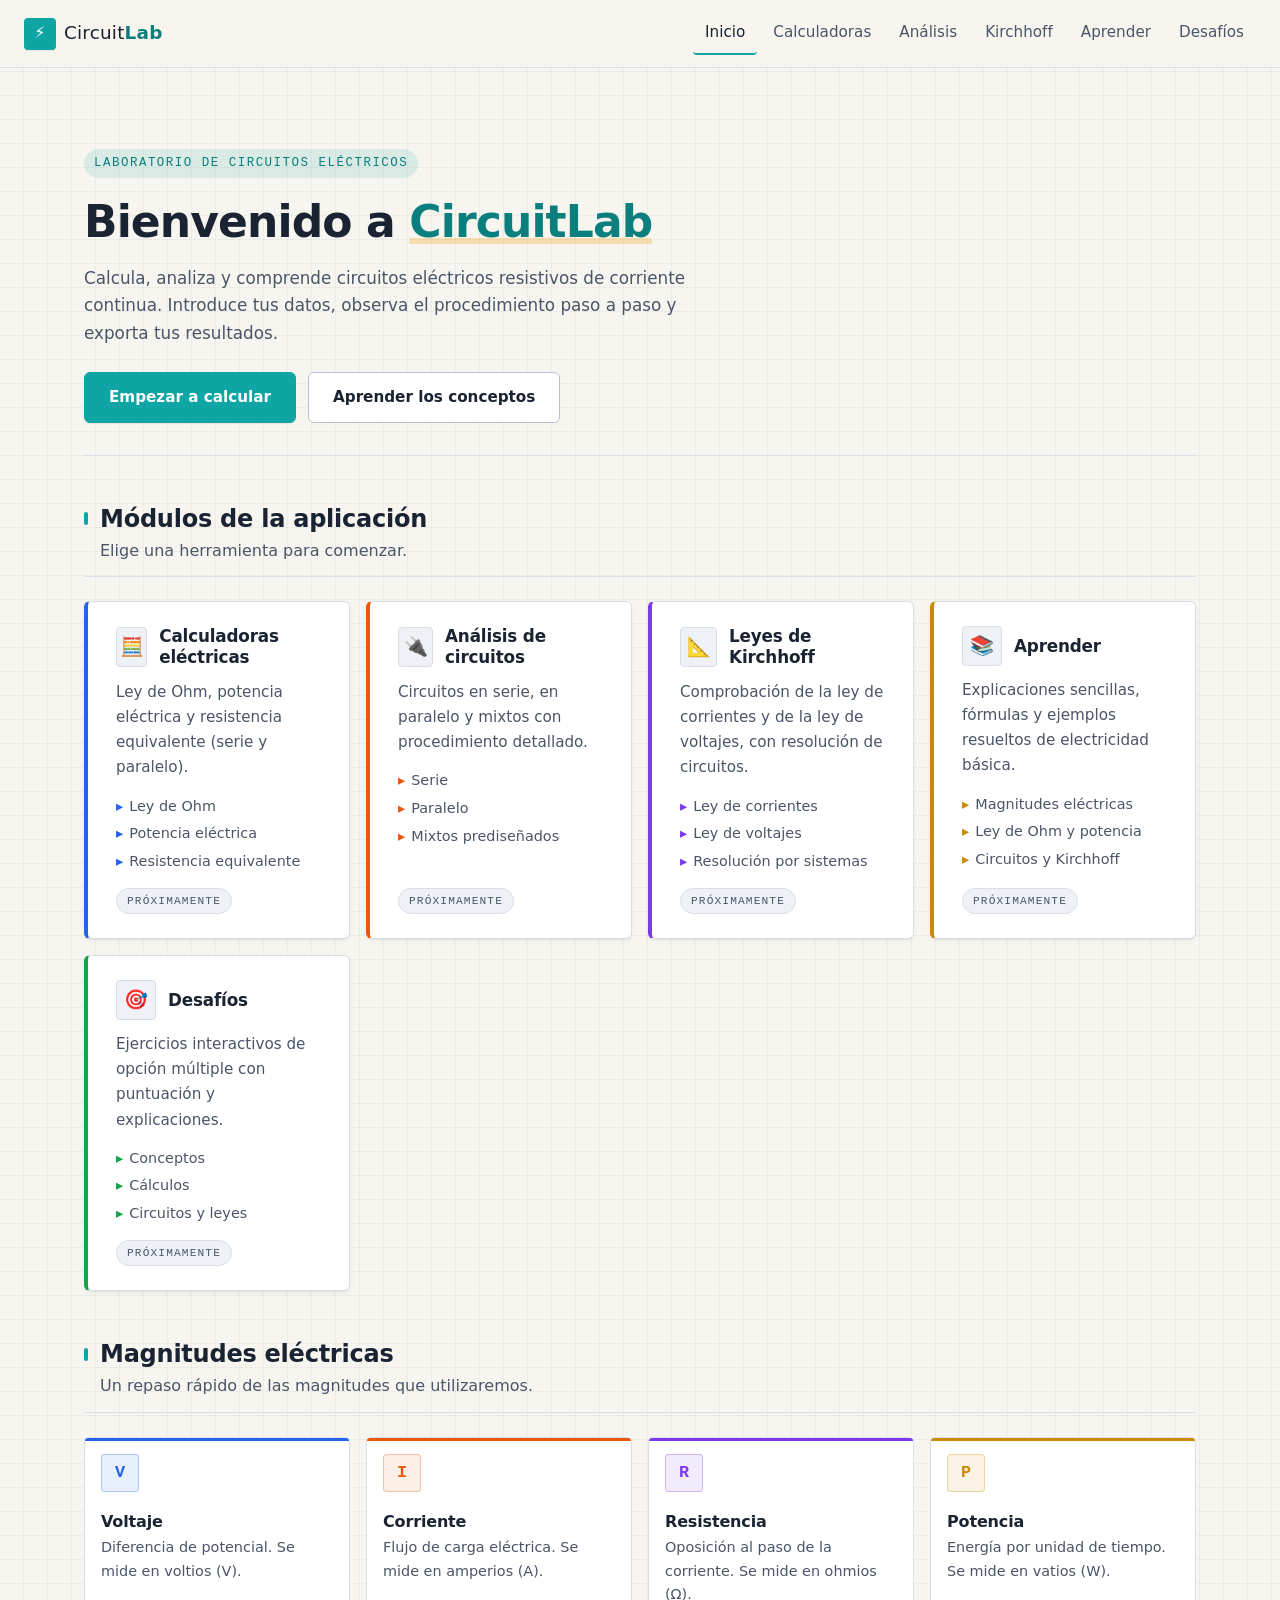
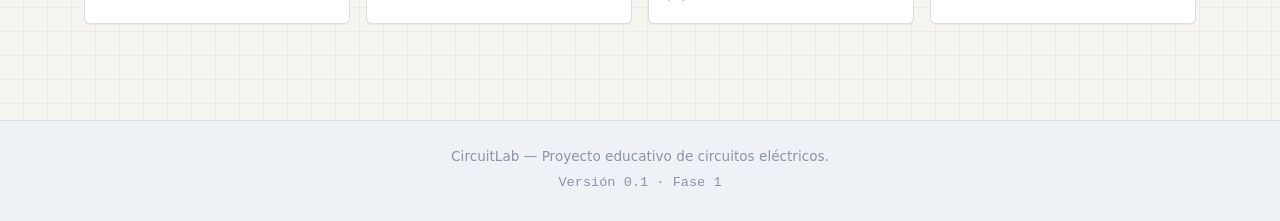
==== index.html @ b67be433 "Estructura Inicial" ====
<!DOCTYPE html>
<html lang="es">
<head>
  <meta charset="UTF-8" />
  <meta name="viewport" content="width=device-width, initial-scale=1.0" />
  <title>CircuitLab — Laboratorio de circuitos eléctricos</title>
  <meta name="description" content="Aplicación web educativa para calcular y analizar circuitos eléctricos mediante la Ley de Ohm y las leyes de Kirchhoff." />
  <link rel="stylesheet" href="css/styles.css" />
</head>
<body>

  <!-- ===== Cabecera / Navegación ===== -->
  <header class="app-header">
    <div class="app-header__brand">
      <span class="logo-mark" aria-hidden="true">⚡</span>
      <span class="logo-text">Circuit<strong>Lab</strong></span>
    </div>

    <button class="nav-toggle" id="navToggle" aria-label="Abrir menú de navegación" aria-expanded="false">
      <span></span><span></span><span></span>
    </button>

    <nav class="app-nav" id="appNav" aria-label="Navegación principal">
      <ul>
        <li><a href="#inicio" class="is-active">Inicio</a></li>
        <li><a href="#calculadoras">Calculadoras</a></li>
        <li><a href="#analisis">Análisis</a></li>
        <li><a href="#kirchhoff">Kirchhoff</a></li>
        <li><a href="#aprender">Aprender</a></li>
        <li><a href="#desafios">Desafíos</a></li>
      </ul>
    </nav>
  </header>

  <!-- ===== Contenido principal ===== -->
  <main class="app-main">

    <!-- Sección: Inicio -->
    <section id="inicio" class="section section--hero">
      <p class="hero__eyebrow">Laboratorio de circuitos eléctricos</p>
      <h1 class="hero__title">Bienvenido a <span class="accent">CircuitLab</span></h1>
      <p class="hero__subtitle">
        Calcula, analiza y comprende circuitos eléctricos resistivos de corriente continua.
        Introduce tus datos, observa el procedimiento paso a paso y exporta tus resultados.
      </p>

      <div class="hero__actions">
        <a href="#calculadoras" class="btn btn--primary">Empezar a calcular</a>
        <a href="#aprender" class="btn btn--ghost">Aprender los conceptos</a>
      </div>
    </section>

    <!-- Sección: Accesos rápidos a módulos -->
    <section class="section">
      <header class="section__header">
        <h2 class="section__title">Módulos de la aplicación</h2>
        <p class="section__lead">Elige una herramienta para comenzar.</p>
      </header>

      <div class="card-grid">

        <article class="card card--voltage" id="calculadoras">
          <header class="card__header">
            <span class="card__icon" aria-hidden="true">🧮</span>
            <h3 class="card__title">Calculadoras eléctricas</h3>
          </header>
          <p class="card__desc">
            Ley de Ohm, potencia eléctrica y resistencia equivalente (serie y paralelo).
          </p>
          <ul class="card__list">
            <li>Ley de Ohm</li>
            <li>Potencia eléctrica</li>
            <li>Resistencia equivalente</li>
          </ul>
          <span class="card__badge">Próximamente</span>
        </article>

        <article class="card card--current" id="analisis">
          <header class="card__header">
            <span class="card__icon" aria-hidden="true">🔌</span>
            <h3 class="card__title">Análisis de circuitos</h3>
          </header>
          <p class="card__desc">
            Circuitos en serie, en paralelo y mixtos con procedimiento detallado.
          </p>
          <ul class="card__list">
            <li>Serie</li>
            <li>Paralelo</li>
            <li>Mixtos prediseñados</li>
          </ul>
          <span class="card__badge">Próximamente</span>
        </article>

        <article class="card card--resistance" id="kirchhoff">
          <header class="card__header">
            <span class="card__icon" aria-hidden="true">📐</span>
            <h3 class="card__title">Leyes de Kirchhoff</h3>
          </header>
          <p class="card__desc">
            Comprobación de la ley de corrientes y de la ley de voltajes, con resolución de circuitos.
          </p>
          <ul class="card__list">
            <li>Ley de corrientes</li>
            <li>Ley de voltajes</li>
            <li>Resolución por sistemas</li>
          </ul>
          <span class="card__badge">Próximamente</span>
        </article>

        <article class="card card--power" id="aprender">
          <header class="card__header">
            <span class="card__icon" aria-hidden="true">📚</span>
            <h3 class="card__title">Aprender</h3>
          </header>
          <p class="card__desc">
            Explicaciones sencillas, fórmulas y ejemplos resueltos de electricidad básica.
          </p>
          <ul class="card__list">
            <li>Magnitudes eléctricas</li>
            <li>Ley de Ohm y potencia</li>
            <li>Circuitos y Kirchhoff</li>
          </ul>
          <span class="card__badge">Próximamente</span>
        </article>

        <article class="card card--success" id="desafios">
          <header class="card__header">
            <span class="card__icon" aria-hidden="true">🎯</span>
            <h3 class="card__title">Desafíos</h3>
          </header>
          <p class="card__desc">
            Ejercicios interactivos de opción múltiple con puntuación y explicaciones.
          </p>
          <ul class="card__list">
            <li>Conceptos</li>
            <li>Cálculos</li>
            <li>Circuitos y leyes</li>
          </ul>
          <span class="card__badge">Próximamente</span>
        </article>

      </div>
    </section>

    <!-- Sección: Magnitudes eléctricas -->
    <section class="section">
      <header class="section__header">
        <h2 class="section__title">Magnitudes eléctricas</h2>
        <p class="section__lead">Un repaso rápido de las magnitudes que utilizaremos.</p>
      </header>

      <div class="magnitude-grid">
        <div class="magnitude magnitude--voltage">
          <span class="magnitude__symbol" aria-hidden="true">V</span>
          <h4 class="magnitude__title">Voltaje</h4>
          <p class="magnitude__desc">Diferencia de potencial. Se mide en voltios (V).</p>
        </div>
        <div class="magnitude magnitude--current">
          <span class="magnitude__symbol" aria-hidden="true">I</span>
          <h4 class="magnitude__title">Corriente</h4>
          <p class="magnitude__desc">Flujo de carga eléctrica. Se mide en amperios (A).</p>
        </div>
        <div class="magnitude magnitude--resistance">
          <span class="magnitude__symbol" aria-hidden="true">R</span>
          <h4 class="magnitude__title">Resistencia</h4>
          <p class="magnitude__desc">Oposición al paso de la corriente. Se mide en ohmios (Ω).</p>
        </div>
        <div class="magnitude magnitude--power">
          <span class="magnitude__symbol" aria-hidden="true">P</span>
          <h4 class="magnitude__title">Potencia</h4>
          <p class="magnitude__desc">Energía por unidad de tiempo. Se mide en vatios (W).</p>
        </div>
      </div>
    </section>

  </main>

  <!-- ===== Pie de página ===== -->
  <footer class="app-footer">
    <p>CircuitLab — Proyecto educativo de circuitos eléctricos.</p>
    <p class="app-footer__version">Versión 0.1 · Fase 1</p>
  </footer>

  <script src="js/main.js"></script>
</body>
</html>
---- css/styles.css ----
/* =========================================================
   CircuitLab — Estilos globales
   Fase 1: identidad visual "Laboratorio claro"
   Paleta clara tipo cuaderno técnico moderno
   ========================================================= */

/* ---------- Variables de diseño ---------- */
:root {
  /* Fondos */
  --bg-page:       #f7f5ef;   /* blanco cálido tipo papel */
  --bg-surface:    #ffffff;   /* tarjetas */
  --bg-alt:        #eef2f7;   /* bandas y secciones alternas */
  --bg-grid:       rgba(26, 35, 50, .045);  /* cuadrícula sutil */

  /* Texto */
  --text-strong:   #1a2332;
  --text:          #2f3a4d;
  --text-soft:     #4a5568;
  --text-muted:    #8a94a6;

  /* Bordes */
  --border:        #d9dee7;
  --border-strong: #b8c2d1;

  /* Acentos semánticos (magnitudes) */
  --c-voltage:     #2563eb;   /* azul eléctrico */
  --c-current:     #ea580c;   /* naranja quemado */
  --c-resistance:  #7c3aed;   /* violeta */
  --c-power:       #ca8a04;   /* mostaza / ámbar oscuro */
  --c-success:     #16a34a;   /* verde bosque */
  --c-warning:     #d97706;   /* ámbar */
  --c-error:       #dc2626;   /* rojo */

  /* Marca CircuitLab */
  --brand:         #0ea5a4;   /* turquesa */
  --brand-strong:  #0b7f7e;   /* turquesa oscuro para hover */
  --brand-soft:    rgba(14, 165, 164, .12);
  --accent-2:      #f59e0b;   /* ámbar cálido */

  /* Sombras tipo "papel" */
  --shadow-xs: 0 1px 0 rgba(26, 35, 50, .06);
  --shadow-sm: 0 1px 0 rgba(26, 35, 50, .06), 0 2px 6px rgba(26, 35, 50, .04);
  --shadow-md: 0 2px 0 rgba(26, 35, 50, .08);

  /* Radios y espaciado */
  --radius-sm: 4px;
  --radius-md: 6px;
  --radius-lg: 8px;
  --space-1: .25rem;
  --space-2: .5rem;
  --space-3: .75rem;
  --space-4: 1rem;
  --space-5: 1.5rem;
  --space-6: 2rem;
  --space-7: 3rem;

  /* Tipografía */
  --font-base: "Inter", "Source Sans 3", system-ui, -apple-system, "Segoe UI", Roboto, sans-serif;
  --font-mono: "JetBrains Mono", "Fira Code", Consolas, "SF Mono", Menlo, monospace;

  /* Layout */
  --max-width: 1160px;
  --header-height: 64px;
}

/* ---------- Reset básico ---------- */
*,
*::before,
*::after { box-sizing: border-box; }

html { scroll-behavior: smooth; }
html, body { margin: 0; padding: 0; }

body {
  color: var(--text);
  font-family: var(--font-base);
  font-size: 16px;
  line-height: 1.65;
  -webkit-font-smoothing: antialiased;

  /* Cuadrícula técnica sutil de fondo */
  background-color: var(--bg-page);
  background-image:
    linear-gradient(var(--bg-grid) 1px, transparent 1px),
    linear-gradient(90deg, var(--bg-grid) 1px, transparent 1px);
  background-size: 24px 24px, 24px 24px;
  background-position: -1px -1px, -1px -1px;
}

a {
  color: var(--brand-strong);
  text-decoration: none;
  border-bottom: 1px solid transparent;
  transition: border-color .15s, color .15s;
}
a:hover {
  color: var(--brand);
  border-bottom-color: currentColor;
}

h1, h2, h3, h4 {
  color: var(--text-strong);
  margin: 0 0 var(--space-3);
  line-height: 1.25;
  letter-spacing: -0.01em;
}

p { margin: 0 0 var(--space-3); }

ul { margin: 0; padding-left: 1.1rem; }

img, svg { max-width: 100%; display: block; }

::selection {
  background: var(--brand-soft);
  color: var(--text-strong);
}

/* ---------- Cabecera ---------- */
.app-header {
  position: sticky;
  top: 0;
  z-index: 50;
  display: flex;
  align-items: center;
  justify-content: space-between;
  gap: var(--space-4);
  padding: var(--space-3) var(--space-5);
  background: rgba(247, 245, 239, .88);
  backdrop-filter: saturate(140%) blur(8px);
  border-bottom: 1px solid var(--border);
  min-height: var(--header-height);
}

.app-header__brand {
  display: flex;
  align-items: center;
  gap: var(--space-2);
  font-size: 1.15rem;
  letter-spacing: .2px;
  color: var(--text-strong);
}

.logo-mark {
  display: inline-flex;
  align-items: center;
  justify-content: center;
  width: 32px;
  height: 32px;
  border-radius: var(--radius-sm);
  background: var(--brand);
  color: #ffffff;
  font-size: 1rem;
  box-shadow: var(--shadow-xs);
}

.logo-text { color: var(--text-strong); font-weight: 500; }
.logo-text strong { color: var(--brand-strong); font-weight: 700; }

/* ---------- Navegación ---------- */
.app-nav ul {
  display: flex;
  gap: var(--space-1);
  list-style: none;
  padding: 0;
  margin: 0;
}

.app-nav a {
  display: inline-block;
  padding: var(--space-2) var(--space-3);
  border-radius: var(--radius-sm);
  color: var(--text-soft);
  font-size: .95rem;
  border-bottom: 2px solid transparent;
  transition: color .15s, border-color .15s, background-color .15s;
}
.app-nav a:hover {
  color: var(--text-strong);
  background: var(--bg-alt);
  border-bottom-color: transparent;
}
.app-nav a.is-active {
  color: var(--text-strong);
  border-bottom-color: var(--brand);
  background: transparent;
}

/* Botón hamburguesa (móvil) */
.nav-toggle {
  display: none;
  flex-direction: column;
  justify-content: center;
  gap: 4px;
  width: 40px;
  height: 40px;
  padding: 0;
  background: var(--bg-surface);
  border: 1px solid var(--border);
  border-radius: var(--radius-sm);
  cursor: pointer;
}
.nav-toggle span {
  display: block;
  width: 20px;
  height: 2px;
  margin: 0 auto;
  background: var(--text-strong);
}

/* ---------- Contenido principal ---------- */
.app-main {
  max-width: var(--max-width);
  margin: 0 auto;
  padding: var(--space-6) var(--space-5) var(--space-7);
}

.section { margin-bottom: var(--space-7); }

.section__header {
  margin-bottom: var(--space-5);
  padding-bottom: var(--space-3);
  border-bottom: 1px solid var(--border);
}

.section__title {
  font-size: 1.5rem;
  margin-bottom: var(--space-1);
  position: relative;
  padding-left: var(--space-4);
}
.section__title::before {
  content: "";
  position: absolute;
  left: 0;
  top: .35em;
  bottom: .35em;
  width: 4px;
  background: var(--brand);
  border-radius: 2px;
}

.section__lead {
  color: var(--text-soft);
  margin: 0;
  padding-left: var(--space-4);
}

/* ---------- Hero ---------- */
.section--hero {
  padding: var(--space-7) 0 var(--space-6);
  border-bottom: 1px solid var(--border);
}

.hero__eyebrow {
  display: inline-block;
  font-family: var(--font-mono);
  font-size: .78rem;
  letter-spacing: .12em;
  text-transform: uppercase;
  color: var(--brand-strong);
  background: var(--brand-soft);
  padding: 4px 10px;
  border-radius: 999px;
  margin-bottom: var(--space-4);
}

.hero__title {
  font-size: clamp(1.9rem, 4.2vw, 2.75rem);
  margin-bottom: var(--space-4);
  letter-spacing: -0.02em;
}

.hero__title .accent {
  color: var(--brand-strong);
  position: relative;
}
.hero__title .accent::after {
  content: "";
  position: absolute;
  left: 0;
  right: 0;
  bottom: .05em;
  height: 6px;
  background: var(--accent-2);
  opacity: .28;
  z-index: -1;
  border-radius: 2px;
}

.hero__subtitle {
  max-width: 62ch;
  color: var(--text-soft);
  font-size: 1.05rem;
  margin-bottom: var(--space-5);
}

.hero__actions {
  display: flex;
  flex-wrap: wrap;
  gap: var(--space-3);
}

/* ---------- Botones ---------- */
.btn {
  display: inline-flex;
  align-items: center;
  gap: var(--space-2);
  padding: var(--space-3) var(--space-5);
  border-radius: var(--radius-md);
  font-size: .95rem;
  font-weight: 600;
  font-family: inherit;
  border: 1px solid transparent;
  cursor: pointer;
  transition: transform .08s, background-color .15s, border-color .15s, color .15s;
  text-decoration: none;
}
.btn:hover { border-bottom-color: transparent; }
.btn:active { transform: translateY(1px); }

.btn--primary {
  background: var(--brand);
  color: #ffffff;
  border-color: var(--brand);
  box-shadow: var(--shadow-xs);
}
.btn--primary:hover {
  background: var(--brand-strong);
  border-color: var(--brand-strong);
  color: #ffffff;
}

.btn--ghost {
  background: var(--bg-surface);
  color: var(--text-strong);
  border-color: var(--border-strong);
}
.btn--ghost:hover {
  background: var(--bg-alt);
  color: var(--text-strong);
}

/* ---------- Tarjetas de módulos ---------- */
.card-grid {
  display: grid;
  grid-template-columns: repeat(auto-fit, minmax(260px, 1fr));
  gap: var(--space-4);
}

.card {
  --card-accent: var(--brand);

  position: relative;
  display: flex;
  flex-direction: column;
  gap: var(--space-3);
  padding: var(--space-5) var(--space-5) var(--space-5) calc(var(--space-5) + 4px);
  background: var(--bg-surface);
  border: 1px solid var(--border);
  border-left: 4px solid var(--card-accent);
  border-radius: var(--radius-md);
  box-shadow: var(--shadow-sm);
  transition: transform .12s ease, box-shadow .12s ease, border-color .12s ease;
}
.card:hover {
  transform: translateY(-2px);
  box-shadow: var(--shadow-md);
}

/* Variantes por magnitud (color del borde izquierdo) */
.card--voltage    { --card-accent: var(--c-voltage); }
.card--current    { --card-accent: var(--c-current); }
.card--resistance { --card-accent: var(--c-resistance); }
.card--power      { --card-accent: var(--c-power); }
.card--success    { --card-accent: var(--c-success); }

.card__header {
  display: flex;
  align-items: center;
  gap: var(--space-3);
}

.card__icon {
  display: inline-flex;
  align-items: center;
  justify-content: center;
  width: 40px;
  height: 40px;
  border-radius: var(--radius-sm);
  background: var(--bg-alt);
  color: var(--card-accent);
  font-size: 1.2rem;
  border: 1px solid var(--border);
}

.card__title {
  font-size: 1.05rem;
  margin: 0;
}

.card__desc {
  color: var(--text-soft);
  font-size: .95rem;
  margin: 0;
}

.card__list {
  list-style: none;
  padding: 0;
  margin: 0;
  color: var(--text-soft);
  font-size: .9rem;
}
.card__list li {
  padding: 2px 0;
}
.card__list li::before {
  content: "▸";
  color: var(--card-accent);
  margin-right: 6px;
  font-weight: 700;
}

.card__badge {
  align-self: flex-start;
  margin-top: auto;
  padding: 3px 10px;
  font-family: var(--font-mono);
  font-size: .7rem;
  text-transform: uppercase;
  letter-spacing: .1em;
  border-radius: 999px;
  background: var(--bg-alt);
  color: var(--text-soft);
  border: 1px solid var(--border);
}

/* ---------- Magnitudes ---------- */
.magnitude-grid {
  display: grid;
  grid-template-columns: repeat(auto-fit, minmax(200px, 1fr));
  gap: var(--space-4);
}

.magnitude {
  --mag-color: var(--brand);

  padding: var(--space-4);
  background: var(--bg-surface);
  border: 1px solid var(--border);
  border-radius: var(--radius-md);
  box-shadow: var(--shadow-xs);
  position: relative;
}
.magnitude::before {
  content: "";
  position: absolute;
  top: 0;
  left: 0;
  right: 0;
  height: 3px;
  background: var(--mag-color);
  border-radius: var(--radius-md) var(--radius-md) 0 0;
}

.magnitude--voltage    { --mag-color: var(--c-voltage); }
.magnitude--current    { --mag-color: var(--c-current); }
.magnitude--resistance { --mag-color: var(--c-resistance); }
.magnitude--power      { --mag-color: var(--c-power); }

.magnitude__symbol {
  display: inline-flex;
  align-items: center;
  justify-content: center;
  width: 38px;
  height: 38px;
  border-radius: var(--radius-sm);
  font-family: var(--font-mono);
  font-weight: 700;
  font-size: 1.05rem;
  color: var(--mag-color);
  background: color-mix(in srgb, var(--mag-color) 10%, transparent);
  border: 1px solid color-mix(in srgb, var(--mag-color) 30%, transparent);
  margin-bottom: var(--space-3);
}

.magnitude__title {
  margin: var(--space-2) 0 var(--space-1);
  font-size: 1rem;
}

.magnitude__desc {
  color: var(--text-soft);
  font-size: .9rem;
  margin: 0;
}

/* ---------- Pie ---------- */
.app-footer {
  border-top: 1px solid var(--border);
  background: var(--bg-alt);
  padding: var(--space-5);
  text-align: center;
  color: var(--text-muted);
  font-size: .85rem;
}
.app-footer p { margin: 0 0 var(--space-1); }
.app-footer__version {
  font-family: var(--font-mono);
  color: var(--text-muted);
}

/* ---------- Responsive ---------- */
@media (max-width: 720px) {
  .nav-toggle { display: flex; }

  .app-nav {
    position: absolute;
    top: var(--header-height);
    left: 0;
    right: 0;
    background: var(--bg-surface);
    border-bottom: 1px solid var(--border);
    max-height: 0;
    overflow: hidden;
    transition: max-height .25s ease;
    box-shadow: 0 8px 16px rgba(26, 35, 50, .06);
  }
  .app-nav.is-open { max-height: 340px; }

  .app-nav ul {
    flex-direction: column;
    gap: 0;
    padding: var(--space-2);
  }
  .app-nav a {
    display: block;
    padding: var(--space-3);
    border-bottom: none;
    border-left: 2px solid transparent;
  }
  .app-nav a.is-active {
    border-left-color: var(--brand);
    background: var(--bg-alt);
  }

  .app-main { padding: var(--space-5) var(--space-4) var(--space-6); }

  .section__title { font-size: 1.3rem; }

  .hero__actions { flex-direction: column; align-items: stretch; }
  .btn { justify-content: center; }
}

/* ---------- Accesibilidad ---------- */
@media (prefers-reduced-motion: reduce) {
  *, *::before, *::after {
    animation-duration: .01ms !important;
    transition-duration: .01ms !important;
    scroll-behavior: auto !important;
  }
}

/* Foco visible para navegación por teclado */
:focus-visible {
  outline: 2px solid var(--brand);
  outline-offset: 2px;
  border-radius: var(--radius-sm);
}
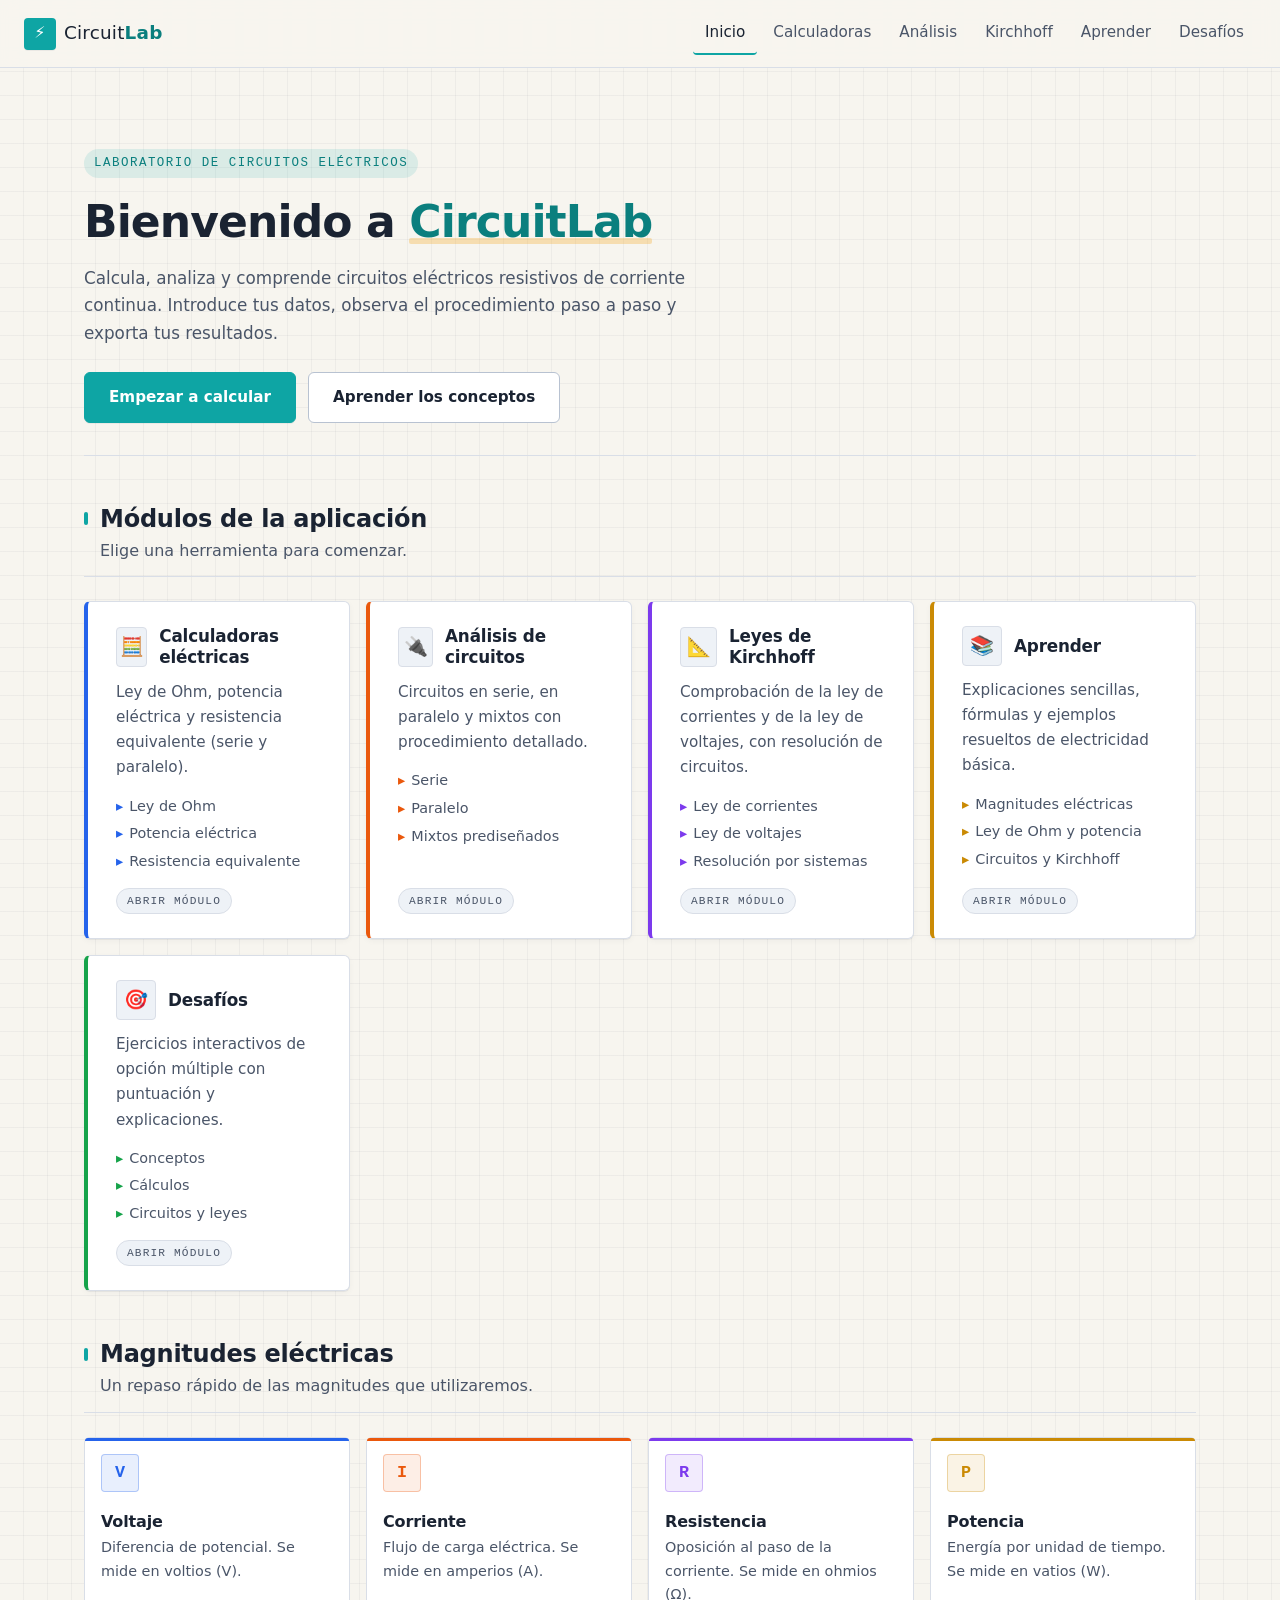
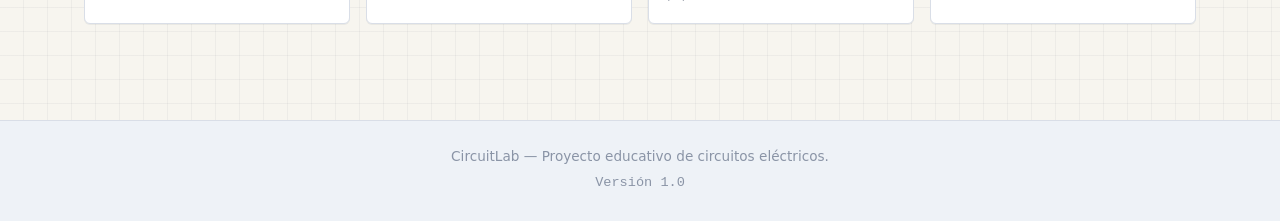
==== commit ced30c21: "Version 1.0 - Se Agregaron los .html y los .js necesarios para que el proyecto sea funcional, aún se" ====
--- a/index.html
+++ b/index.html
@@ -9,11 +9,12 @@
 </head>
 <body>
 
-  <!-- ===== Cabecera / Navegación ===== -->
   <header class="app-header">
     <div class="app-header__brand">
-      <span class="logo-mark" aria-hidden="true">⚡</span>
-      <span class="logo-text">Circuit<strong>Lab</strong></span>
+      <a class="brand-link" href="index.html">
+        <span class="logo-mark" aria-hidden="true">⚡</span>
+        <span class="logo-text">Circuit<strong>Lab</strong></span>
+      </a>
     </div>
 
     <button class="nav-toggle" id="navToggle" aria-label="Abrir menú de navegación" aria-expanded="false">
@@ -22,20 +23,18 @@
 
     <nav class="app-nav" id="appNav" aria-label="Navegación principal">
       <ul>
-        <li><a href="#inicio" class="is-active">Inicio</a></li>
-        <li><a href="#calculadoras">Calculadoras</a></li>
-        <li><a href="#analisis">Análisis</a></li>
-        <li><a href="#kirchhoff">Kirchhoff</a></li>
-        <li><a href="#aprender">Aprender</a></li>
-        <li><a href="#desafios">Desafíos</a></li>
+        <li><a href="index.html" data-page="inicio">Inicio</a></li>
+        <li><a href="pages/calculadoras.html" data-page="calculadoras">Calculadoras</a></li>
+        <li><a href="pages/analisis.html" data-page="analisis">Análisis</a></li>
+        <li><a href="pages/kirchhoff.html" data-page="kirchhoff">Kirchhoff</a></li>
+        <li><a href="pages/aprender.html" data-page="aprender">Aprender</a></li>
+        <li><a href="pages/desafios.html" data-page="desafios">Desafíos</a></li>
       </ul>
     </nav>
   </header>
 
-  <!-- ===== Contenido principal ===== -->
   <main class="app-main">
 
-    <!-- Sección: Inicio -->
     <section id="inicio" class="section section--hero">
       <p class="hero__eyebrow">Laboratorio de circuitos eléctricos</p>
       <h1 class="hero__title">Bienvenido a <span class="accent">CircuitLab</span></h1>
@@ -45,12 +44,11 @@
       </p>
 
       <div class="hero__actions">
-        <a href="#calculadoras" class="btn btn--primary">Empezar a calcular</a>
-        <a href="#aprender" class="btn btn--ghost">Aprender los conceptos</a>
+        <a href="pages/calculadoras.html" class="btn btn--primary">Empezar a calcular</a>
+        <a href="pages/aprender.html" class="btn btn--ghost">Aprender los conceptos</a>
       </div>
     </section>
 
-    <!-- Sección: Accesos rápidos a módulos -->
     <section class="section">
       <header class="section__header">
         <h2 class="section__title">Módulos de la aplicación</h2>
@@ -59,7 +57,7 @@
 
       <div class="card-grid">
 
-        <article class="card card--voltage" id="calculadoras">
+        <a class="card card--voltage" href="pages/calculadoras.html">
           <header class="card__header">
             <span class="card__icon" aria-hidden="true">🧮</span>
             <h3 class="card__title">Calculadoras eléctricas</h3>
@@ -72,10 +70,10 @@
             <li>Potencia eléctrica</li>
             <li>Resistencia equivalente</li>
           </ul>
-          <span class="card__badge">Próximamente</span>
-        </article>
+          <span class="card__badge">Abrir módulo</span>
+        </a>
 
-        <article class="card card--current" id="analisis">
+        <a class="card card--current" href="pages/analisis.html">
           <header class="card__header">
             <span class="card__icon" aria-hidden="true">🔌</span>
             <h3 class="card__title">Análisis de circuitos</h3>
@@ -88,10 +86,10 @@
             <li>Paralelo</li>
             <li>Mixtos prediseñados</li>
           </ul>
-          <span class="card__badge">Próximamente</span>
-        </article>
+          <span class="card__badge">Abrir módulo</span>
+        </a>
 
-        <article class="card card--resistance" id="kirchhoff">
+        <a class="card card--resistance" href="pages/kirchhoff.html">
           <header class="card__header">
             <span class="card__icon" aria-hidden="true">📐</span>
             <h3 class="card__title">Leyes de Kirchhoff</h3>
@@ -104,10 +102,10 @@
             <li>Ley de voltajes</li>
             <li>Resolución por sistemas</li>
           </ul>
-          <span class="card__badge">Próximamente</span>
-        </article>
+          <span class="card__badge">Abrir módulo</span>
+        </a>
 
-        <article class="card card--power" id="aprender">
+        <a class="card card--power" href="pages/aprender.html">
           <header class="card__header">
             <span class="card__icon" aria-hidden="true">📚</span>
             <h3 class="card__title">Aprender</h3>
@@ -120,10 +118,10 @@
             <li>Ley de Ohm y potencia</li>
             <li>Circuitos y Kirchhoff</li>
           </ul>
-          <span class="card__badge">Próximamente</span>
-        </article>
+          <span class="card__badge">Abrir módulo</span>
+        </a>
 
-        <article class="card card--success" id="desafios">
+        <a class="card card--success" href="pages/desafios.html">
           <header class="card__header">
             <span class="card__icon" aria-hidden="true">🎯</span>
             <h3 class="card__title">Desafíos</h3>
@@ -136,13 +134,12 @@
             <li>Cálculos</li>
             <li>Circuitos y leyes</li>
           </ul>
-          <span class="card__badge">Próximamente</span>
-        </article>
+          <span class="card__badge">Abrir módulo</span>
+        </a>
 
       </div>
     </section>
 
-    <!-- Sección: Magnitudes eléctricas -->
     <section class="section">
       <header class="section__header">
         <h2 class="section__title">Magnitudes eléctricas</h2>
@@ -172,15 +169,16 @@
         </div>
       </div>
     </section>
-
   </main>
 
-  <!-- ===== Pie de página ===== -->
   <footer class="app-footer">
     <p>CircuitLab — Proyecto educativo de circuitos eléctricos.</p>
-    <p class="app-footer__version">Versión 0.1 · Fase 1</p>
+    <p class="app-footer__version">Versión 1.0</p>
   </footer>
 
   <script src="js/main.js"></script>
+
+  <script src="js/calculos.js"></script>
+</body>
 </body>
 </html>
--- a/css/styles.css
+++ b/css/styles.css
@@ -1,47 +1,35 @@
-/* =========================================================
-   CircuitLab — Estilos globales
-   Fase 1: identidad visual "Laboratorio claro"
-   Paleta clara tipo cuaderno técnico moderno
-   ========================================================= */
-
-/* ---------- Variables de diseño ---------- */
+/* ---------- 01. VARIABLES DE DISEÑO ---------- */
 :root {
   /* Fondos */
-  --bg-page:       #f7f5ef;   /* blanco cálido tipo papel */
-  --bg-surface:    #ffffff;   /* tarjetas */
-  --bg-alt:        #eef2f7;   /* bandas y secciones alternas */
-  --bg-grid:       rgba(26, 35, 50, .045);  /* cuadrícula sutil */
-
+  --bg-page:       #f7f5ef;
+  --bg-surface:    #ffffff;
+  --bg-alt:        #eef2f7;
+  --bg-grid:       rgba(26, 35, 50, .045);
   /* Texto */
   --text-strong:   #1a2332;
   --text:          #2f3a4d;
   --text-soft:     #4a5568;
   --text-muted:    #8a94a6;
-
   /* Bordes */
   --border:        #d9dee7;
   --border-strong: #b8c2d1;
-
   /* Acentos semánticos (magnitudes) */
-  --c-voltage:     #2563eb;   /* azul eléctrico */
-  --c-current:     #ea580c;   /* naranja quemado */
-  --c-resistance:  #7c3aed;   /* violeta */
-  --c-power:       #ca8a04;   /* mostaza / ámbar oscuro */
-  --c-success:     #16a34a;   /* verde bosque */
-  --c-warning:     #d97706;   /* ámbar */
-  --c-error:       #dc2626;   /* rojo */
-
-  /* Marca CircuitLab */
-  --brand:         #0ea5a4;   /* turquesa */
-  --brand-strong:  #0b7f7e;   /* turquesa oscuro para hover */
+  --c-voltage:     #2563eb;
+  --c-current:     #ea580c;
+  --c-resistance:  #7c3aed;
+  --c-power:       #ca8a04;
+  --c-success:     #16a34a;
+  --c-warning:     #d97706;
+  --c-error:       #dc2626;
+  /* Marca */
+  --brand:         #0ea5a4;
+  --brand-strong:  #0b7f7e;
   --brand-soft:    rgba(14, 165, 164, .12);
-  --accent-2:      #f59e0b;   /* ámbar cálido */
-
-  /* Sombras tipo "papel" */
+  --accent-2:      #f59e0b;
+  /* Sombras */
   --shadow-xs: 0 1px 0 rgba(26, 35, 50, .06);
   --shadow-sm: 0 1px 0 rgba(26, 35, 50, .06), 0 2px 6px rgba(26, 35, 50, .04);
   --shadow-md: 0 2px 0 rgba(26, 35, 50, .08);
-
   /* Radios y espaciado */
   --radius-sm: 4px;
   --radius-md: 6px;
@@ -53,32 +41,26 @@
   --space-5: 1.5rem;
   --space-6: 2rem;
   --space-7: 3rem;
-
   /* Tipografía */
   --font-base: "Inter", "Source Sans 3", system-ui, -apple-system, "Segoe UI", Roboto, sans-serif;
   --font-mono: "JetBrains Mono", "Fira Code", Consolas, "SF Mono", Menlo, monospace;
-
   /* Layout */
   --max-width: 1160px;
   --header-height: 64px;
 }
 
-/* ---------- Reset básico ---------- */
+/* ---------- 02. RESET Y ELEMENTOS BASE ---------- */
 *,
 *::before,
 *::after { box-sizing: border-box; }
-
 html { scroll-behavior: smooth; }
 html, body { margin: 0; padding: 0; }
-
 body {
   color: var(--text);
   font-family: var(--font-base);
   font-size: 16px;
   line-height: 1.65;
   -webkit-font-smoothing: antialiased;
-
-  /* Cuadrícula técnica sutil de fondo */
   background-color: var(--bg-page);
   background-image:
     linear-gradient(var(--bg-grid) 1px, transparent 1px),
@@ -93,6 +75,7 @@
   border-bottom: 1px solid transparent;
   transition: border-color .15s, color .15s;
 }
+
 a:hover {
   color: var(--brand);
   border-bottom-color: currentColor;
@@ -106,17 +89,14 @@
 }
 
 p { margin: 0 0 var(--space-3); }
-
 ul { margin: 0; padding-left: 1.1rem; }
-
 img, svg { max-width: 100%; display: block; }
-
 ::selection {
   background: var(--brand-soft);
   color: var(--text-strong);
 }
 
-/* ---------- Cabecera ---------- */
+/* ---------- 03. CABECERA ---------- */
 .app-header {
   position: sticky;
   top: 0;
@@ -157,7 +137,7 @@
 .logo-text { color: var(--text-strong); font-weight: 500; }
 .logo-text strong { color: var(--brand-strong); font-weight: 700; }
 
-/* ---------- Navegación ---------- */
+/* ---------- 03. NAVEGACIÓN ---------- */
 .app-nav ul {
   display: flex;
   gap: var(--space-1);
@@ -175,18 +155,20 @@
   border-bottom: 2px solid transparent;
   transition: color .15s, border-color .15s, background-color .15s;
 }
+
 .app-nav a:hover {
   color: var(--text-strong);
   background: var(--bg-alt);
   border-bottom-color: transparent;
 }
+
 .app-nav a.is-active {
   color: var(--text-strong);
   border-bottom-color: var(--brand);
   background: transparent;
 }
 
-/* Botón hamburguesa (móvil) */
+/* Botón hamburguesa */
 .nav-toggle {
   display: none;
   flex-direction: column;
@@ -200,6 +182,7 @@
   border-radius: var(--radius-sm);
   cursor: pointer;
 }
+
 .nav-toggle span {
   display: block;
   width: 20px;
@@ -208,7 +191,7 @@
   background: var(--text-strong);
 }
 
-/* ---------- Contenido principal ---------- */
+/* ---------- 04. CONTENIDO PRINCIPAL ---------- */
 .app-main {
   max-width: var(--max-width);
   margin: 0 auto;
@@ -216,7 +199,6 @@
 }
 
 .section { margin-bottom: var(--space-7); }
-
 .section__header {
   margin-bottom: var(--space-5);
   padding-bottom: var(--space-3);
@@ -229,6 +211,7 @@
   position: relative;
   padding-left: var(--space-4);
 }
+
 .section__title::before {
   content: "";
   position: absolute;
@@ -246,7 +229,7 @@
   padding-left: var(--space-4);
 }
 
-/* ---------- Hero ---------- */
+/* ---------- 05. HERO / PRESENTACIÓN ---------- */
 .section--hero {
   padding: var(--space-7) 0 var(--space-6);
   border-bottom: 1px solid var(--border);
@@ -275,6 +258,7 @@
   color: var(--brand-strong);
   position: relative;
 }
+
 .hero__title .accent::after {
   content: "";
   position: absolute;
@@ -301,7 +285,7 @@
   gap: var(--space-3);
 }
 
-/* ---------- Botones ---------- */
+/* ---------- 06. BOTONES ---------- */
 .btn {
   display: inline-flex;
   align-items: center;
@@ -316,15 +300,16 @@
   transition: transform .08s, background-color .15s, border-color .15s, color .15s;
   text-decoration: none;
 }
+
 .btn:hover { border-bottom-color: transparent; }
 .btn:active { transform: translateY(1px); }
-
 .btn--primary {
   background: var(--brand);
   color: #ffffff;
   border-color: var(--brand);
   box-shadow: var(--shadow-xs);
 }
+
 .btn--primary:hover {
   background: var(--brand-strong);
   border-color: var(--brand-strong);
@@ -336,12 +321,13 @@
   color: var(--text-strong);
   border-color: var(--border-strong);
 }
+
 .btn--ghost:hover {
   background: var(--bg-alt);
   color: var(--text-strong);
 }
 
-/* ---------- Tarjetas de módulos ---------- */
+/* ---------- 07. TARJETAS DE MÓDULOS ---------- */
 .card-grid {
   display: grid;
   grid-template-columns: repeat(auto-fit, minmax(260px, 1fr));
@@ -350,7 +336,6 @@
 
 .card {
   --card-accent: var(--brand);
-
   position: relative;
   display: flex;
   flex-direction: column;
@@ -363,18 +348,18 @@
   box-shadow: var(--shadow-sm);
   transition: transform .12s ease, box-shadow .12s ease, border-color .12s ease;
 }
+
 .card:hover {
   transform: translateY(-2px);
   box-shadow: var(--shadow-md);
 }
 
-/* Variantes por magnitud (color del borde izquierdo) */
+/* Variantes por magnitud */
 .card--voltage    { --card-accent: var(--c-voltage); }
 .card--current    { --card-accent: var(--c-current); }
 .card--resistance { --card-accent: var(--c-resistance); }
 .card--power      { --card-accent: var(--c-power); }
 .card--success    { --card-accent: var(--c-success); }
-
 .card__header {
   display: flex;
   align-items: center;
@@ -412,9 +397,11 @@
   color: var(--text-soft);
   font-size: .9rem;
 }
+
 .card__list li {
   padding: 2px 0;
 }
+
 .card__list li::before {
   content: "▸";
   color: var(--card-accent);
@@ -436,7 +423,7 @@
   border: 1px solid var(--border);
 }
 
-/* ---------- Magnitudes ---------- */
+/* ---------- 07. MAGNITUDES ---------- */
 .magnitude-grid {
   display: grid;
   grid-template-columns: repeat(auto-fit, minmax(200px, 1fr));
@@ -445,7 +432,6 @@
 
 .magnitude {
   --mag-color: var(--brand);
-
   padding: var(--space-4);
   background: var(--bg-surface);
   border: 1px solid var(--border);
@@ -453,6 +439,7 @@
   box-shadow: var(--shadow-xs);
   position: relative;
 }
+
 .magnitude::before {
   content: "";
   position: absolute;
@@ -468,7 +455,6 @@
 .magnitude--current    { --mag-color: var(--c-current); }
 .magnitude--resistance { --mag-color: var(--c-resistance); }
 .magnitude--power      { --mag-color: var(--c-power); }
-
 .magnitude__symbol {
   display: inline-flex;
   align-items: center;
@@ -496,7 +482,7 @@
   margin: 0;
 }
 
-/* ---------- Pie ---------- */
+/* ---------- 03. PIE DE PÁGINA ---------- */
 .app-footer {
   border-top: 1px solid var(--border);
   background: var(--bg-alt);
@@ -505,6 +491,7 @@
   color: var(--text-muted);
   font-size: .85rem;
 }
+
 .app-footer p { margin: 0 0 var(--space-1); }
 .app-footer__version {
   font-family: var(--font-mono);
@@ -514,7 +501,6 @@
 /* ---------- Responsive ---------- */
 @media (max-width: 720px) {
   .nav-toggle { display: flex; }
-
   .app-nav {
     position: absolute;
     top: var(--header-height);
@@ -528,7 +514,6 @@
     box-shadow: 0 8px 16px rgba(26, 35, 50, .06);
   }
   .app-nav.is-open { max-height: 340px; }
-
   .app-nav ul {
     flex-direction: column;
     gap: 0;
@@ -544,16 +529,13 @@
     border-left-color: var(--brand);
     background: var(--bg-alt);
   }
-
   .app-main { padding: var(--space-5) var(--space-4) var(--space-6); }
-
   .section__title { font-size: 1.3rem; }
-
   .hero__actions { flex-direction: column; align-items: stretch; }
   .btn { justify-content: center; }
 }
 
-/* ---------- Accesibilidad ---------- */
+/* ---------- 02. ACCESIBILIDAD ---------- */
 @media (prefers-reduced-motion: reduce) {
   *, *::before, *::after {
     animation-duration: .01ms !important;
@@ -562,9 +544,1340 @@
   }
 }
 
-/* Foco visible para navegación por teclado */
+/* Foco visible */
 :focus-visible {
   outline: 2px solid var(--brand);
   outline-offset: 2px;
   border-radius: var(--radius-sm);
-}+}
+
+/* ---------- 03. MARCA / LOGOTIPO ---------- */
+.brand-link {
+  display: inline-flex;
+  align-items: center;
+  gap: var(--space-2);
+  color: inherit;
+  border-bottom: none;
+}
+
+.brand-link:hover {
+  color: inherit;
+  border-bottom-color: transparent;
+}
+
+/* ---------- 04. CABECERA DE PÁGINA INTERIOR ---------- */
+.page-header {
+  margin-bottom: var(--space-6);
+  padding-bottom: var(--space-4);
+  border-bottom: 2px solid var(--border);
+}
+
+.page-header__title {
+  font-size: clamp(1.6rem, 3vw, 2.1rem);
+  margin-bottom: var(--space-2);
+  letter-spacing: -0.02em;
+}
+
+.page-header__lead {
+  color: var(--text-soft);
+  font-size: 1.02rem;
+  max-width: 70ch;
+  margin: 0;
+}
+
+/* ---------- 04. MIGAS DE PAN ---------- */
+.breadcrumb {
+  display: flex;
+  flex-wrap: wrap;
+  align-items: center;
+  gap: var(--space-2);
+  font-family: var(--font-mono);
+  font-size: .82rem;
+  color: var(--text-muted);
+  margin-bottom: var(--space-4);
+  padding: var(--space-2) var(--space-3);
+  background: var(--bg-alt);
+  border: 1px solid var(--border);
+  border-radius: var(--radius-sm);
+}
+
+.breadcrumb a {
+  color: var(--brand-strong);
+  border-bottom: 1px solid transparent;
+}
+
+.breadcrumb a:hover {
+  color: var(--brand);
+  border-bottom-color: currentColor;
+}
+
+.breadcrumb__sep {
+  color: var(--text-muted);
+  user-select: none;
+}
+
+.breadcrumb__current {
+  color: var(--text-strong);
+  font-weight: 600;
+}
+
+/* ---------- 08. ALERTAS Y AVISOS ---------- */
+.alert {
+  --alert-color: var(--brand);
+  --alert-bg: var(--brand-soft);
+  display: flex;
+  flex-direction: column;
+  gap: var(--space-1);
+  padding: var(--space-4) var(--space-5);
+  background: var(--alert-bg);
+  border: 1px solid color-mix(in srgb, var(--alert-color) 35%, transparent);
+  border-left: 4px solid var(--alert-color);
+  border-radius: var(--radius-md);
+  color: var(--text);
+  font-size: .95rem;
+}
+
+.alert strong {
+  color: var(--alert-color);
+  display: block;
+  margin-bottom: var(--space-1);
+}
+
+.alert--info {
+  --alert-color: var(--c-voltage);
+  --alert-bg: color-mix(in srgb, var(--c-voltage) 8%, var(--bg-surface));
+}
+
+.alert--success {
+  --alert-color: var(--c-success);
+  --alert-bg: color-mix(in srgb, var(--c-success) 8%, var(--bg-surface));
+}
+
+.alert--warning {
+  --alert-color: var(--c-warning);
+  --alert-bg: color-mix(in srgb, var(--c-warning) 10%, var(--bg-surface));
+}
+
+.alert--error {
+  --alert-color: var(--c-error);
+  --alert-bg: color-mix(in srgb, var(--c-error) 8%, var(--bg-surface));
+}
+
+/* ---------- 08. FORMULARIOS Y CAMPOS ---------- */
+.field {
+  display: flex;
+  flex-direction: column;
+  gap: var(--space-1);
+  margin-bottom: var(--space-4);
+}
+
+.field__label {
+  font-size: .9rem;
+  font-weight: 600;
+  color: var(--text-strong);
+}
+
+.field__hint {
+  font-size: .8rem;
+  color: var(--text-muted);
+}
+
+.field__control {
+  display: flex;
+  align-items: stretch;
+  border: 1px solid var(--border-strong);
+  border-radius: var(--radius-md);
+  background: var(--bg-surface);
+  overflow: hidden;
+  transition: border-color .15s, box-shadow .15s;
+}
+
+.field__control:focus-within {
+  border-color: var(--brand);
+  box-shadow: 0 0 0 3px var(--brand-soft);
+}
+
+.field__control input,
+.field__control select {
+  flex: 1 1 auto;
+  min-width: 0;
+  padding: var(--space-3);
+  border: none;
+  outline: none;
+  background: transparent;
+  color: var(--text-strong);
+  font-family: var(--font-mono);
+  font-size: 1rem;
+  font-variant-numeric: tabular-nums;
+}
+
+.field__control select {
+  font-family: var(--font-base);
+  cursor: pointer;
+}
+
+.field__unit {
+  display: inline-flex;
+  align-items: center;
+  padding: 0 var(--space-3);
+  background: var(--bg-alt);
+  color: var(--text-soft);
+  font-family: var(--font-mono);
+  font-size: .9rem;
+  border-left: 1px solid var(--border);
+  white-space: nowrap;
+}
+
+/* Campo inválido */
+.field--invalid .field__control {
+  border-color: var(--c-error);
+  box-shadow: 0 0 0 3px color-mix(in srgb, var(--c-error) 15%, transparent);
+}
+
+.field--invalid .field__hint {
+  color: var(--c-error);
+}
+
+/* Fila de campos */
+.field-row {
+  display: grid;
+  grid-template-columns: repeat(auto-fit, minmax(180px, 1fr));
+  gap: var(--space-4);
+  margin-bottom: var(--space-4);
+}
+
+/* ---------- 07. TARJETAS DE RESULTADO ---------- */
+.result-card {
+  --result-color: var(--brand);
+  padding: var(--space-5);
+  background: var(--bg-surface);
+  border: 1px solid var(--border);
+  border-top: 4px solid var(--result-color);
+  border-radius: var(--radius-md);
+  box-shadow: var(--shadow-sm);
+  margin-bottom: var(--space-4);
+}
+
+.result-card--voltage    { --result-color: var(--c-voltage); }
+.result-card--current    { --result-color: var(--c-current); }
+.result-card--resistance { --result-color: var(--c-resistance); }
+.result-card--power      { --result-color: var(--c-power); }
+.result-card--success    { --result-color: var(--c-success); }
+.result-card__label {
+  font-family: var(--font-mono);
+  font-size: .75rem;
+  text-transform: uppercase;
+  letter-spacing: .12em;
+  color: var(--text-muted);
+  margin-bottom: var(--space-2);
+}
+
+.result-card__value {
+  font-family: var(--font-mono);
+  font-size: clamp(1.6rem, 3.5vw, 2.2rem);
+  font-weight: 700;
+  color: var(--result-color);
+  line-height: 1.1;
+  font-variant-numeric: tabular-nums;
+  margin-bottom: var(--space-1);
+}
+
+.result-card__unit {
+  font-size: .5em;
+  color: var(--text-soft);
+  margin-left: var(--space-2);
+  font-weight: 500;
+}
+
+.result-card__note {
+  font-size: .88rem;
+  color: var(--text-soft);
+  margin: var(--space-2) 0 0;
+}
+
+/* ---------- 09. FÓRMULAS Y PROCEDIMIENTOS ---------- */
+.formula {
+  display: block;
+  padding: var(--space-3) var(--space-4);
+  background: var(--bg-alt);
+  border-left: 3px solid var(--brand);
+  border-radius: var(--radius-sm);
+  font-family: var(--font-mono);
+  font-size: 1rem;
+  color: var(--text-strong);
+  margin: var(--space-2) 0 var(--space-3);
+  overflow-x: auto;
+}
+
+.formula--inline {
+  display: inline-block;
+  padding: 2px 8px;
+  margin: 0;
+  font-size: .95em;
+}
+
+.steps {
+  list-style: none;
+  counter-reset: step;
+  padding: 0;
+  margin: var(--space-3) 0;
+}
+
+.steps > li {
+  counter-increment: step;
+  position: relative;
+  padding-left: var(--space-6);
+  padding-bottom: var(--space-3);
+  border-left: 1px dashed var(--border-strong);
+  margin-left: 14px;
+}
+
+.steps > li:last-child {
+  padding-bottom: 0;
+  border-left-color: transparent;
+}
+
+.steps > li::before {
+  content: counter(step);
+  position: absolute;
+  left: -14px;
+  top: 0;
+  width: 28px;
+  height: 28px;
+  display: inline-flex;
+  align-items: center;
+  justify-content: center;
+  background: var(--brand);
+  color: #ffffff;
+  border-radius: 50%;
+  font-family: var(--font-mono);
+  font-size: .82rem;
+  font-weight: 700;
+}
+
+.steps__title {
+  display: block;
+  font-weight: 600;
+  color: var(--text-strong);
+  margin-bottom: var(--space-1);
+}
+
+.steps__detail {
+  display: block;
+  color: var(--text-soft);
+  font-size: .92rem;
+}
+
+/* ---------- 09. TABLAS DE RESULTADOS ---------- */
+.data-table {
+  width: 100%;
+  border-collapse: collapse;
+  font-size: .92rem;
+  background: var(--bg-surface);
+  border: 1px solid var(--border);
+  border-radius: var(--radius-md);
+  overflow: hidden;
+  margin-bottom: var(--space-4);
+}
+
+.data-table caption {
+  caption-side: top;
+  text-align: left;
+  padding: var(--space-3) var(--space-4);
+  font-weight: 600;
+  color: var(--text-strong);
+  background: var(--bg-alt);
+  border-bottom: 1px solid var(--border);
+}
+
+.data-table th,
+.data-table td {
+  padding: var(--space-3) var(--space-4);
+  text-align: left;
+  border-bottom: 1px solid var(--border);
+}
+
+.data-table thead th {
+  background: var(--bg-alt);
+  color: var(--text-strong);
+  font-size: .82rem;
+  text-transform: uppercase;
+  letter-spacing: .06em;
+}
+
+.data-table tbody tr:last-child td {
+  border-bottom: none;
+}
+
+.data-table tbody tr:hover {
+  background: color-mix(in srgb, var(--brand) 4%, transparent);
+}
+
+.data-table td.numeric,
+.data-table th.numeric {
+  text-align: right;
+  font-family: var(--font-mono);
+  font-variant-numeric: tabular-nums;
+}
+
+.data-table tfoot td {
+  background: var(--bg-alt);
+  font-weight: 700;
+  color: var(--text-strong);
+  border-top: 2px solid var(--border-strong);
+}
+
+/* ---------- 06. BOTÓN DE EXPORTAR PDF ---------- */
+.btn--pdf {
+  background: var(--bg-surface);
+  color: var(--c-error);
+  border: 1px solid color-mix(in srgb, var(--c-error) 40%, var(--border));
+}
+
+.btn--pdf:hover {
+  background: color-mix(in srgb, var(--c-error) 8%, var(--bg-surface));
+  border-color: var(--c-error);
+  color: var(--c-error);
+}
+
+.btn--pdf::before {
+  content: "📄";
+  margin-right: var(--space-1);
+  font-size: 1em;
+}
+
+/* Variantes útiles adicionales */
+.btn--block {
+  display: flex;
+  width: 100%;
+  justify-content: center;
+}
+
+.btn--sm {
+  padding: var(--space-2) var(--space-3);
+  font-size: .85rem;
+}
+
+.btn-group {
+  display: flex;
+  flex-wrap: wrap;
+  gap: var(--space-3);
+  margin-top: var(--space-4);
+}
+
+/* ---------- 08. PANELES DE CONTENIDO ---------- */
+.panel {
+  padding: var(--space-5);
+  background: var(--bg-surface);
+  border: 1px solid var(--border);
+  border-radius: var(--radius-md);
+  box-shadow: var(--shadow-sm);
+  margin-bottom: var(--space-5);
+}
+
+.panel__title {
+  font-size: 1.05rem;
+  margin-bottom: var(--space-3);
+  padding-bottom: var(--space-2);
+  border-bottom: 1px solid var(--border);
+}
+
+/* ---------- 08. DISTRIBUCIÓN DE FORMULARIO Y RESULTADO ---------- */
+.layout-2col {
+  display: grid;
+  grid-template-columns: minmax(0, 1fr) minmax(0, 1.2fr);
+  gap: var(--space-5);
+  align-items: start;
+}
+
+@media (max-width: 900px) {
+  .layout-2col {
+    grid-template-columns: 1fr;
+  }
+}
+
+/* ---------- 14. RESPONSIVE — COMPONENTES ---------- */
+@media (max-width: 720px) {
+  .alert { padding: var(--space-3) var(--space-4); }
+  .result-card { padding: var(--space-4); }
+  .data-table th,
+  .data-table td { padding: var(--space-2) var(--space-3); }
+  .panel { padding: var(--space-4); }
+  .breadcrumb { font-size: .76rem; }
+}
+
+/* ---------- 10. PESTAÑAS ---------- */
+.tabs {
+  display: flex;
+  flex-wrap: wrap;
+  gap: var(--space-1);
+  border-bottom: 2px solid var(--border);
+  margin-bottom: var(--space-5);
+}
+
+.tab {
+  appearance: none;
+  background: transparent;
+  border: none;
+  border-bottom: 3px solid transparent;
+  padding: var(--space-3) var(--space-4);
+  margin-bottom: -2px;
+  color: var(--text-soft);
+  font-family: inherit;
+  font-size: .95rem;
+  font-weight: 600;
+  cursor: pointer;
+  transition: color .15s, border-color .15s, background-color .15s;
+}
+
+.tab:hover {
+  color: var(--text-strong);
+  background: var(--bg-alt);
+}
+
+.tab.is-active {
+  color: var(--brand-strong);
+  border-bottom-color: var(--brand);
+}
+
+.tab-panel {
+  animation: fadeIn .18s ease;
+}
+
+.tab-panel[hidden] {
+  display: none;
+}
+
+@keyframes fadeIn {
+  from { opacity: 0; transform: translateY(4px); }
+  to   { opacity: 1; transform: translateY(0); }
+}
+
+/* ---------- 10. LISTA DINÁMICA DE RESISTENCIAS ---------- */
+.res-list {
+  display: flex;
+  flex-direction: column;
+  gap: var(--space-2);
+  margin-top: var(--space-2);
+}
+
+.res-row {
+  display: grid;
+  grid-template-columns: 1fr auto;
+  gap: var(--space-2);
+  align-items: stretch;
+}
+
+.res-row .field__control {
+  flex: 1 1 auto;
+}
+
+.res-row__label {
+  display: inline-flex;
+  align-items: center;
+  padding: 0 var(--space-2) 0 0;
+  font-family: var(--font-mono);
+  font-size: .9rem;
+  color: var(--text-soft);
+  white-space: nowrap;
+}
+
+.res-row__remove {
+  appearance: none;
+  background: var(--bg-surface);
+  border: 1px solid var(--border-strong);
+  border-radius: var(--radius-md);
+  color: var(--c-error);
+  font-family: inherit;
+  font-size: 1.1rem;
+  font-weight: 700;
+  width: 44px;
+  cursor: pointer;
+  transition: background-color .15s, border-color .15s;
+}
+
+.res-row__remove:hover {
+  background: color-mix(in srgb, var(--c-error) 10%, var(--bg-surface));
+  border-color: var(--c-error);
+}
+
+.res-row__remove:disabled {
+  opacity: .4;
+  cursor: not-allowed;
+  color: var(--text-muted);
+  border-color: var(--border);
+}
+
+/* ---------- 10. BLOQUES DE SALIDA ---------- */
+.output-stack {
+  display: flex;
+  flex-direction: column;
+  gap: var(--space-4);
+}
+
+.output-stack h4 {
+  margin: var(--space-3) 0 var(--space-2);
+  font-size: .95rem;
+  text-transform: uppercase;
+  letter-spacing: .06em;
+  color: var(--text-soft);
+}
+
+/* Ajuste responsive específico de las calculadoras */
+@media (max-width: 720px) {
+  .tab { padding: var(--space-2) var(--space-3); font-size: .88rem; }
+  .res-row { grid-template-columns: 1fr auto; }
+}
+
+/* ---------- 10. DISTRIBUCIÓN DEL RESULTADO ---------- */
+.analysis-output {
+  display: flex;
+  flex-direction: column;
+  gap: var(--space-5);
+}
+
+/* ---------- 10. RESUMEN DE RESULTADOS ---------- */
+.summary-grid {
+  display: grid;
+  grid-template-columns: repeat(auto-fit, minmax(140px, 1fr));
+  gap: var(--space-3);
+}
+
+.summary-tile {
+  padding: var(--space-3) var(--space-4);
+  background: var(--bg-surface);
+  border: 1px solid var(--border);
+  border-top: 3px solid var(--tile-color, var(--brand));
+  border-radius: var(--radius-md);
+  box-shadow: var(--shadow-xs);
+}
+
+.summary-tile__label {
+  font-family: var(--font-mono);
+  font-size: .72rem;
+  text-transform: uppercase;
+  letter-spacing: .1em;
+  color: var(--text-muted);
+  margin-bottom: var(--space-1);
+}
+
+.summary-tile__value {
+  font-family: var(--font-mono);
+  font-size: 1.25rem;
+  font-weight: 700;
+  color: var(--text-strong);
+  font-variant-numeric: tabular-nums;
+}
+
+.summary-tile__unit {
+  font-size: .75em;
+  color: var(--text-soft);
+  margin-left: 4px;
+  font-weight: 500;
+}
+
+.summary-tile--voltage  { --tile-color: var(--c-voltage); }
+.summary-tile--current  { --tile-color: var(--c-current); }
+.summary-tile--resist   { --tile-color: var(--c-resistance); }
+.summary-tile--power    { --tile-color: var(--c-power); }
+
+/* ---------- 09. VERIFICACIÓN ---------- */
+.verify-list {
+  display: flex;
+  flex-direction: column;
+  gap: var(--space-2);
+  margin-top: var(--space-3);
+}
+
+.verify-item {
+  display: flex;
+  align-items: flex-start;
+  gap: var(--space-3);
+  padding: var(--space-3) var(--space-4);
+  background: var(--bg-surface);
+  border: 1px solid var(--border);
+  border-left: 4px solid var(--verify-color, var(--c-success));
+  border-radius: var(--radius-md);
+  font-size: .92rem;
+}
+
+.verify-item--ok    { --verify-color: var(--c-success); }
+.verify-item--warn  { --verify-color: var(--c-warning); }
+.verify-item--error { --verify-color: var(--c-error); }
+.verify-item__icon {
+  font-family: var(--font-mono);
+  font-size: 1.1rem;
+  line-height: 1.2;
+  color: var(--verify-color);
+  font-weight: 700;
+}
+
+.verify-item__body {
+  flex: 1 1 auto;
+}
+
+.verify-item__title {
+  font-weight: 600;
+  color: var(--text-strong);
+  display: block;
+  margin-bottom: 2px;
+}
+
+.verify-item__detail {
+  font-family: var(--font-mono);
+  color: var(--text-soft);
+  font-size: .85rem;
+  display: block;
+}
+
+/* ---------- 11. DIAGRAMAS SVG ---------- */
+.diagram {
+  margin: var(--space-4) 0;
+  padding: var(--space-4);
+  background: var(--bg-surface);
+  border: 1px solid var(--border);
+  border-radius: var(--radius-md);
+  box-shadow: var(--shadow-xs);
+  overflow-x: auto;
+}
+
+.diagram__caption {
+  font-family: var(--font-mono);
+  font-size: .8rem;
+  text-transform: uppercase;
+  letter-spacing: .08em;
+  color: var(--text-muted);
+  margin-bottom: var(--space-3);
+}
+
+.diagram svg {
+  display: block;
+  margin: 0 auto;
+  max-width: 100%;
+  height: auto;
+}
+
+/* Marco del diagrama */
+.diagram .frame {
+  fill: none;
+  stroke: var(--border);
+  stroke-width: 1;
+  stroke-dasharray: 4 4;
+  opacity: .5;
+}
+
+/* Cables y símbolos */
+.diagram .wire     { stroke: var(--text-strong); stroke-width: 2; fill: none; stroke-linecap: round; }
+.diagram .resistor { fill: none; stroke: var(--c-resistance); stroke-width: 2.5; stroke-linejoin: round; stroke-linecap: round; }
+.diagram .battery  { stroke: var(--c-voltage); stroke-width: 2.5; stroke-linecap: round; }
+.diagram .node     { fill: var(--text-strong); stroke: var(--bg-surface); stroke-width: 1.5; }
+/* Etiquetas */
+.diagram .label        { fill: var(--text-strong); font-family: var(--font-mono); font-size: 12px; font-weight: 600; }
+.diagram .label-soft   { fill: var(--text-soft);  font-family: var(--font-mono); font-size: 11px; }
+.diagram .label-current{ fill: var(--c-current);  font-family: var(--font-mono); font-size: 11px; font-weight: 700; }
+.diagram .label-voltage{ fill: var(--c-voltage);  font-family: var(--font-mono); font-size: 11px; font-weight: 700; }
+/* Flechas de corriente */
+.diagram .current {
+  stroke: var(--c-current);
+  stroke-width: 1.8;
+  fill: none;
+  stroke-linecap: round;
+}
+
+.diagram polygon.current {
+  fill: var(--c-current);
+  stroke: none;
+}
+
+/* Marcas de voltaje */
+.diagram .voltage-marks text {
+  font-family: var(--font-mono);
+  font-size: 12px;
+  font-weight: 700;
+  fill: var(--c-voltage);
+}
+
+/* Sistema de ecuaciones: caja destacada */
+.equation-box {
+  padding: var(--space-4) var(--space-5);
+  background: var(--bg-alt);
+  border-left: 4px solid var(--brand);
+  border-radius: var(--radius-md);
+  font-family: var(--font-mono);
+  font-size: 1rem;
+  color: var(--text-strong);
+  margin: var(--space-3) 0;
+  overflow-x: auto;
+}
+
+.equation-box .eq-line {
+  display: block;
+  padding: var(--space-1) 0;
+}
+
+.equation-box .eq-line + .eq-line {
+  border-top: 1px dashed var(--border);
+}
+
+@media (max-width: 720px) {
+  .field-row {
+    grid-template-columns: 1fr;
+  }
+}
+
+.lesson-layout {
+  display: grid;
+  grid-template-columns: 260px 1fr;
+  gap: var(--space-6);
+  align-items: start;
+}
+
+/* ---------- 12. ÍNDICE LATERAL DE LECCIONES ---------- */
+.lesson-nav {
+  position: sticky;
+  top: calc(var(--header-height) + var(--space-4));
+  max-height: calc(100vh - var(--header-height) - var(--space-6));
+  overflow-y: auto;
+  padding: var(--space-4);
+  background: var(--bg-surface);
+  border: 1px solid var(--border);
+  border-radius: var(--radius-md);
+  box-shadow: var(--shadow-xs);
+}
+
+.lesson-nav__title {
+  font-family: var(--font-mono);
+  font-size: .8rem;
+  text-transform: uppercase;
+  letter-spacing: .1em;
+  color: var(--text-muted);
+  margin-bottom: var(--space-3);
+  padding-bottom: var(--space-2);
+  border-bottom: 1px solid var(--border);
+}
+
+.lesson-nav__list {
+  list-style: none;
+  padding: 0;
+  margin: 0;
+  counter-reset: lesson;
+}
+
+.lesson-nav__list li {
+  margin-bottom: 2px;
+}
+
+.lesson-nav__link {
+  display: flex;
+  gap: var(--space-2);
+  padding: var(--space-2) var(--space-3);
+  border-radius: var(--radius-sm);
+  border-left: 3px solid transparent;
+  color: var(--text-soft);
+  font-size: .88rem;
+  transition: background-color .15s, color .15s, border-color .15s;
+  border-bottom: none;
+}
+
+.lesson-nav__link:hover {
+  background: var(--bg-alt);
+  color: var(--text-strong);
+  border-bottom-color: transparent;
+}
+
+.lesson-nav__link.is-active {
+  background: var(--bg-alt);
+  color: var(--text-strong);
+  border-left-color: var(--brand);
+}
+
+.lesson-nav__num {
+  font-family: var(--font-mono);
+  color: var(--text-muted);
+  flex-shrink: 0;
+}
+
+.lesson-nav__text {
+  display: flex;
+  flex-direction: column;
+}
+
+.lesson-nav__sub {
+  font-size: .75rem;
+  color: var(--text-muted);
+  margin-top: 2px;
+}
+
+/* ---------- 12. CONTENIDO DE LECCIONES ---------- */
+.lesson-content {
+  display: flex;
+  flex-direction: column;
+  gap: var(--space-6);
+}
+
+.lesson {
+  padding: var(--space-6);
+  background: var(--bg-surface);
+  border: 1px solid var(--border);
+  border-radius: var(--radius-md);
+  box-shadow: var(--shadow-sm);
+  scroll-margin-top: calc(var(--header-height) + var(--space-4));
+}
+
+.lesson__header {
+  padding-bottom: var(--space-4);
+  border-bottom: 2px solid var(--border);
+  margin-bottom: var(--space-5);
+}
+
+.lesson__num {
+  font-family: var(--font-mono);
+  font-size: .75rem;
+  text-transform: uppercase;
+  letter-spacing: .12em;
+  color: var(--brand-strong);
+  margin-bottom: var(--space-2);
+}
+
+.lesson__title {
+  font-size: 1.6rem;
+  margin-bottom: var(--space-2);
+  color: var(--text-strong);
+}
+
+.lesson__subtitle {
+  color: var(--text-soft);
+  font-size: 1rem;
+  margin: 0;
+}
+
+.lesson__section {
+  margin-bottom: var(--space-5);
+}
+
+.lesson__section:last-child {
+  margin-bottom: 0;
+}
+
+.lesson__section h3 {
+  font-size: 1rem;
+  text-transform: uppercase;
+  letter-spacing: .06em;
+  color: var(--text-soft);
+  margin-bottom: var(--space-3);
+  padding-bottom: var(--space-2);
+  border-bottom: 1px dashed var(--border);
+}
+
+.lesson__section p {
+  color: var(--text);
+}
+
+/* Listas dentro de la explicación */
+.lesson__section ul,
+.lesson__section ol {
+  padding-left: 1.4rem;
+  color: var(--text);
+}
+
+.lesson__section li {
+  margin-bottom: var(--space-1);
+}
+
+/* ---------- 09. LISTAS DE FÓRMULAS ---------- */
+.formula-list {
+  display: flex;
+  flex-direction: column;
+  gap: var(--space-2);
+}
+
+.formula-block {
+  display: flex;
+  align-items: baseline;
+  gap: var(--space-3);
+  flex-wrap: wrap;
+}
+
+.formula-block .formula {
+  margin: 0;
+  flex-shrink: 0;
+}
+
+.formula-block__desc {
+  color: var(--text-soft);
+  font-size: .88rem;
+}
+
+/* ---------- 12. EJEMPLOS RESUELTOS ---------- */
+.example-box {
+  padding: var(--space-5);
+  background: color-mix(in srgb, var(--brand) 5%, var(--bg-surface));
+  border: 1px solid color-mix(in srgb, var(--brand) 25%, var(--border));
+  border-radius: var(--radius-md);
+}
+
+.example-box__enunciado {
+  color: var(--text-strong);
+  font-size: 1rem;
+  margin-bottom: var(--space-4);
+  padding-bottom: var(--space-3);
+  border-bottom: 1px dashed color-mix(in srgb, var(--brand) 30%, transparent);
+}
+
+/* ---------- 12. ACCIONES DE LECCIÓN ---------- */
+.lesson-actions {
+  display: flex;
+  flex-wrap: wrap;
+  gap: var(--space-3);
+  margin-top: var(--space-5);
+  padding-top: var(--space-4);
+  border-top: 1px solid var(--border);
+}
+
+/* ---------- Responsive ---------- */
+@media (max-width: 900px) {
+  .lesson-layout {
+    grid-template-columns: 1fr;
+  }
+  .lesson-nav {
+    position: static;
+    max-height: none;
+    order: -1;
+  }
+  .lesson-nav__list {
+    display: grid;
+    grid-template-columns: repeat(auto-fit, minmax(200px, 1fr));
+    gap: var(--space-2);
+  }
+  .lesson-nav__list li {
+    margin: 0;
+  }
+}
+
+@media (max-width: 720px) {
+  .lesson {
+    padding: var(--space-4);
+  }
+  .lesson__title {
+    font-size: 1.3rem;
+  }
+  .example-box {
+    padding: var(--space-4);
+  }
+}
+
+/* ---------- 13. CATEGORÍAS DE DESAFÍOS ---------- */
+.category-grid {
+  display: grid;
+  grid-template-columns: repeat(auto-fit, minmax(240px, 1fr));
+  gap: var(--space-4);
+  margin-top: var(--space-5);
+}
+
+.category-card {
+  appearance: none;
+  text-align: left;
+  display: flex;
+  flex-direction: column;
+  gap: var(--space-2);
+  padding: var(--space-5);
+  background: var(--bg-surface);
+  border: 1px solid var(--border);
+  border-left: 4px solid var(--brand);
+  border-radius: var(--radius-md);
+  box-shadow: var(--shadow-sm);
+  cursor: pointer;
+  font-family: inherit;
+  transition: transform .12s ease, box-shadow .12s ease, border-color .12s ease;
+}
+
+.category-card:hover {
+  transform: translateY(-2px);
+  box-shadow: var(--shadow-md);
+  border-left-color: var(--accent-2);
+}
+
+.category-card__title {
+  font-size: 1.1rem;
+  font-weight: 700;
+  color: var(--text-strong);
+}
+
+.category-card__desc {
+  color: var(--text-soft);
+  font-size: .92rem;
+}
+
+.category-card__meta {
+  font-family: var(--font-mono);
+  font-size: .78rem;
+  color: var(--text-muted);
+  margin-top: auto;
+  padding-top: var(--space-2);
+}
+
+/* ---------- 13. CUESTIONARIO ---------- */
+.quiz {
+  max-width: 800px;
+  margin: 0 auto;
+  padding: var(--space-5);
+  background: var(--bg-surface);
+  border: 1px solid var(--border);
+  border-radius: var(--radius-md);
+  box-shadow: var(--shadow-sm);
+}
+
+.quiz__header {
+  margin-bottom: var(--space-5);
+}
+
+.quiz__meta {
+  display: flex;
+  justify-content: space-between;
+  align-items: baseline;
+  gap: var(--space-3);
+  margin-bottom: var(--space-3);
+  flex-wrap: wrap;
+}
+
+.quiz__categoria {
+  font-family: var(--font-mono);
+  font-size: .82rem;
+  text-transform: uppercase;
+  letter-spacing: .1em;
+  color: var(--brand-strong);
+}
+
+.quiz__contador {
+  font-family: var(--font-mono);
+  font-size: .82rem;
+  color: var(--text-muted);
+}
+
+.progress {
+  height: 6px;
+  background: var(--bg-alt);
+  border-radius: 999px;
+  overflow: hidden;
+}
+
+.progress__bar {
+  height: 100%;
+  background: var(--brand);
+  border-radius: 999px;
+  transition: width .3s ease;
+}
+
+.quiz__enunciado {
+  font-size: 1.25rem;
+  color: var(--text-strong);
+  margin-bottom: var(--space-5);
+  line-height: 1.4;
+}
+
+/* ---------- 13. OPCIONES DE RESPUESTA ---------- */
+.options {
+  display: flex;
+  flex-direction: column;
+  gap: var(--space-2);
+}
+
+.option {
+  display: flex;
+  align-items: center;
+  gap: var(--space-3);
+  padding: var(--space-3) var(--space-4);
+  background: var(--bg-surface);
+  border: 1.5px solid var(--border);
+  border-radius: var(--radius-md);
+  cursor: pointer;
+  font-family: inherit;
+  font-size: 1rem;
+  text-align: left;
+  color: var(--text-strong);
+  transition: border-color .15s, background-color .15s, transform .08s;
+}
+
+.option:hover:not(:disabled) {
+  border-color: var(--brand);
+  background: var(--bg-alt);
+}
+
+.option:active:not(:disabled) {
+  transform: translateY(1px);
+}
+
+.option:disabled {
+  cursor: default;
+}
+
+.option__letter {
+  display: inline-flex;
+  align-items: center;
+  justify-content: center;
+  width: 28px;
+  height: 28px;
+  flex-shrink: 0;
+  border-radius: var(--radius-sm);
+  background: var(--bg-alt);
+  color: var(--text-soft);
+  font-family: var(--font-mono);
+  font-weight: 700;
+  font-size: .85rem;
+}
+
+.option__text {
+  flex: 1 1 auto;
+}
+
+/* Estados tras responder */
+.option--correct {
+  border-color: var(--c-success);
+  background: color-mix(in srgb, var(--c-success) 10%, var(--bg-surface));
+}
+
+.option--correct .option__letter {
+  background: var(--c-success);
+  color: #ffffff;
+}
+
+.option--wrong {
+  border-color: var(--c-error);
+  background: color-mix(in srgb, var(--c-error) 10%, var(--bg-surface));
+}
+
+.option--wrong .option__letter {
+  background: var(--c-error);
+  color: #ffffff;
+}
+
+.option--muted {
+  opacity: .55;
+}
+
+/* ---------- 13. ACCIONES DEL CUESTIONARIO ---------- */
+.quiz__actions {
+  display: flex;
+  justify-content: space-between;
+  flex-wrap: wrap;
+  gap: var(--space-3);
+  margin-top: var(--space-5);
+  padding-top: var(--space-4);
+  border-top: 1px solid var(--border);
+}
+
+/* ---------- 13. RESULTADO FINAL DEL CUESTIONARIO ---------- */
+.result-summary {
+  display: flex;
+  align-items: center;
+  gap: var(--space-5);
+  padding: var(--space-5);
+  background: var(--bg-alt);
+  border-radius: var(--radius-md);
+  margin-bottom: var(--space-5);
+  flex-wrap: wrap;
+}
+
+.result-summary__score {
+  display: flex;
+  flex-direction: column;
+  align-items: center;
+  min-width: 120px;
+}
+
+.result-summary__number {
+  font-family: var(--font-mono);
+  font-size: 3rem;
+  font-weight: 700;
+  color: var(--brand-strong);
+  line-height: 1;
+}
+
+.result-summary__number span {
+  font-size: 1.5rem;
+}
+
+.result-summary__label {
+  font-size: .85rem;
+  text-transform: uppercase;
+  letter-spacing: .1em;
+  color: var(--text-muted);
+  margin-top: var(--space-1);
+}
+
+.result-summary__detail p {
+  margin: 0 0 var(--space-1);
+  color: var(--text);
+}
+
+/* ---------- 13. REVISIÓN DE RESPUESTAS ---------- */
+.review-list {
+  list-style: none;
+  padding: 0;
+  margin: 0;
+}
+
+.review-item {
+  padding: var(--space-3) var(--space-4);
+  border-left: 4px solid var(--border);
+  background: var(--bg-surface);
+  border-radius: var(--radius-sm);
+  margin-bottom: var(--space-2);
+}
+
+.review-item--ok  { border-left-color: var(--c-success); }
+.review-item--ko  { border-left-color: var(--c-error); }
+.review-item__head {
+  display: flex;
+  gap: var(--space-2);
+  align-items: baseline;
+  margin-bottom: var(--space-1);
+}
+
+.review-item__num {
+  font-family: var(--font-mono);
+  color: var(--text-muted);
+}
+
+.review-item__title {
+  font-weight: 600;
+  color: var(--text-strong);
+}
+
+.review-item__detail {
+  font-size: .88rem;
+  color: var(--text-soft);
+  margin-bottom: var(--space-2);
+}
+
+.review-item__exp {
+  font-size: .85rem;
+  color: var(--text-soft);
+  padding-top: var(--space-2);
+  border-top: 1px dashed var(--border);
+}
+
+/* ---------- Responsive ---------- */
+@media (max-width: 720px) {
+  .quiz {
+    padding: var(--space-4);
+  }
+  .quiz__enunciado {
+    font-size: 1.1rem;
+  }
+  .option {
+    padding: var(--space-2) var(--space-3);
+    font-size: .95rem;
+  }
+  .quiz__actions {
+    flex-direction: column-reverse;
+    align-items: stretch;
+  }
+  .quiz__actions .btn {
+    justify-content: center;
+  }
+  .result-summary {
+    flex-direction: column;
+    align-items: flex-start;
+  }
+}
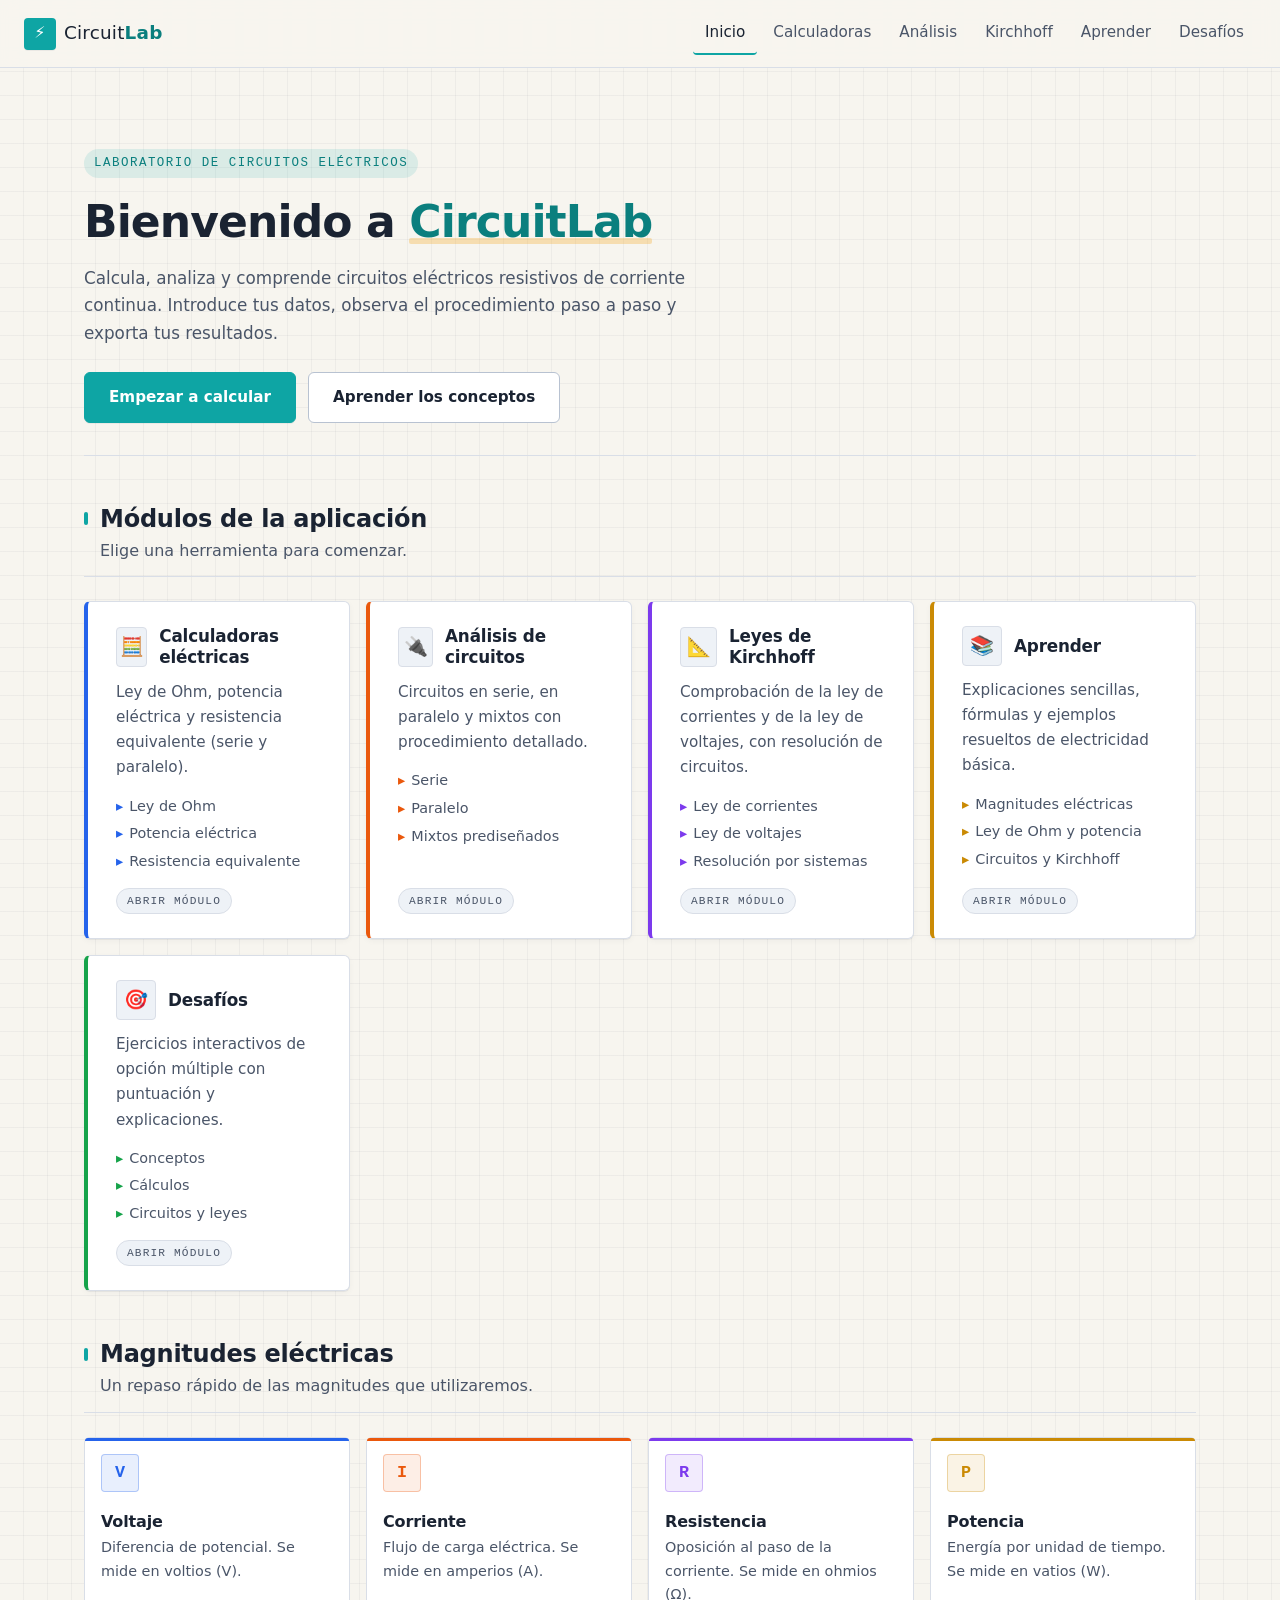
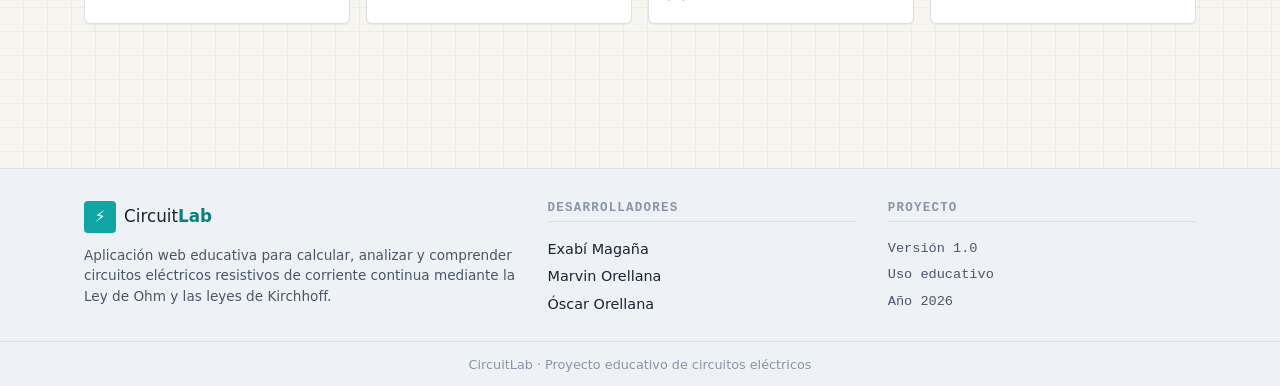
==== commit f3eebb16: "Agregados para pulir diseño" ====
--- a/index.html
+++ b/index.html
@@ -172,9 +172,55 @@
   </main>
 
   <footer class="app-footer">
-    <p>CircuitLab — Proyecto educativo de circuitos eléctricos.</p>
-    <p class="app-footer__version">Versión 1.0</p>
+    <div class="app-footer__inner">
+
+      <div class="app-footer__col">
+        <div class="app-footer__brand">
+          <span class="logo-mark" aria-hidden="true">⚡</span>
+          <span class="logo-text">Circuit<strong>Lab</strong></span>
+        </div>
+        <p class="app-footer__desc">
+          Aplicación web educativa para calcular, analizar y comprender circuitos
+          eléctricos resistivos de corriente continua mediante la Ley de Ohm
+          y las leyes de Kirchhoff.
+        </p>
+      </div>
+
+      <div class="app-footer__col">
+        <h3 class="app-footer__title">Desarrolladores</h3>
+        <ul class="app-footer__list">
+          <li>
+            <span class="app-footer__name">Exabí Magaña</span>
+          </li>
+          <li>
+            <span class="app-footer__name">Marvin Orellana</span>
+          </li>
+          <li>
+            <span class="app-footer__name">Óscar Orellana</span>
+          </li>
+        </ul>
+      </div>
+
+      <div class="app-footer__col">
+        <h3 class="app-footer__title">Proyecto</h3>
+        <ul class="app-footer__list">
+          <li><span class="app-footer__meta">Versión 1.0</span></li>
+          <li><span class="app-footer__meta">Uso educativo</span></li>
+          <li><span class="app-footer__meta">Año <span id="footer-anio"></span></span></li>
+        </ul>
+      </div>
+
+    </div>
+
+    <div class="app-footer__bottom">
+      <p>CircuitLab · Proyecto educativo de circuitos eléctricos</p>
+    </div>
   </footer>
+
+  <script>
+    const anioEl = document.getElementById("footer-anio");
+    if (anioEl) anioEl.textContent = new Date().getFullYear();
+  </script>
 
   <script src="js/main.js"></script>
 
--- a/css/styles.css
+++ b/css/styles.css
@@ -486,19 +486,122 @@
 .app-footer {
   border-top: 1px solid var(--border);
   background: var(--bg-alt);
-  padding: var(--space-5);
+  color: var(--text-soft);
+  font-size: .88rem;
+  margin-top: var(--space-7);
+}
+
+.app-footer__inner {
+  max-width: var(--max-width);
+  margin: 0 auto;
+  padding: var(--space-6) var(--space-5) var(--space-5);
+  display: grid;
+  grid-template-columns: 1.4fr 1fr 1fr;
+  gap: var(--space-6);
+}
+
+.app-footer__col {
+  display: flex;
+  flex-direction: column;
+  gap: var(--space-2);
+}
+
+.app-footer__brand {
+  display: flex;
+  align-items: center;
+  gap: var(--space-2);
+  font-size: 1.05rem;
+  color: var(--text-strong);
+  margin-bottom: var(--space-1);
+}
+
+.app-footer__desc {
+  color: var(--text-soft);
+  font-size: .85rem;
+  line-height: 1.5;
+  margin: 0;
+}
+
+.app-footer__title {
+  font-family: var(--font-mono);
+  font-size: .78rem;
+  text-transform: uppercase;
+  letter-spacing: .1em;
+  color: var(--text-muted);
+  margin: 0 0 var(--space-2);
+  padding-bottom: var(--space-1);
+  border-bottom: 1px solid var(--border);
+}
+
+.app-footer__list {
+  list-style: none;
+  padding: 0;
+  margin: 0;
+  display: flex;
+  flex-direction: column;
+  gap: var(--space-1);
+}
+
+.app-footer__list li {
+  display: flex;
+  flex-direction: column;
+  gap: 2px;
+}
+
+.app-footer__name {
+  color: var(--text-strong);
+  font-weight: 500;
+  font-size: .9rem;
+}
+
+.app-footer__role {
+  color: var(--text-muted);
+  font-size: .78rem;
+}
+
+.app-footer__meta {
+  color: var(--text-soft);
+  font-size: .85rem;
+  font-family: var(--font-mono);
+}
+
+.app-footer__bottom {
+  border-top: 1px solid var(--border);
+  padding: var(--space-3) var(--space-5);
   text-align: center;
+}
+
+.app-footer__bottom p {
+  margin: 0;
   color: var(--text-muted);
-  font-size: .85rem;
-}
-
-.app-footer p { margin: 0 0 var(--space-1); }
-.app-footer__version {
-  font-family: var(--font-mono);
-  color: var(--text-muted);
+  font-size: .8rem;
+}
+
+/* Enlaces dentro del footer */
+.app-footer a {
+  color: var(--brand-strong);
+  border-bottom: 1px solid transparent;
+}
+.app-footer a:hover {
+  color: var(--brand);
+  border-bottom-color: currentColor;
 }
 
 /* ---------- Responsive ---------- */
+@media (max-width: 900px) {
+  .app-footer__inner {
+    grid-template-columns: 1fr 1fr;
+  }
+}
+
+@media (max-width: 600px) {
+  .app-footer__inner {
+    grid-template-columns: 1fr;
+    gap: var(--space-5);
+    padding: var(--space-5) var(--space-4);
+  }
+}
+
 @media (max-width: 720px) {
   .nav-toggle { display: flex; }
   .app-nav {
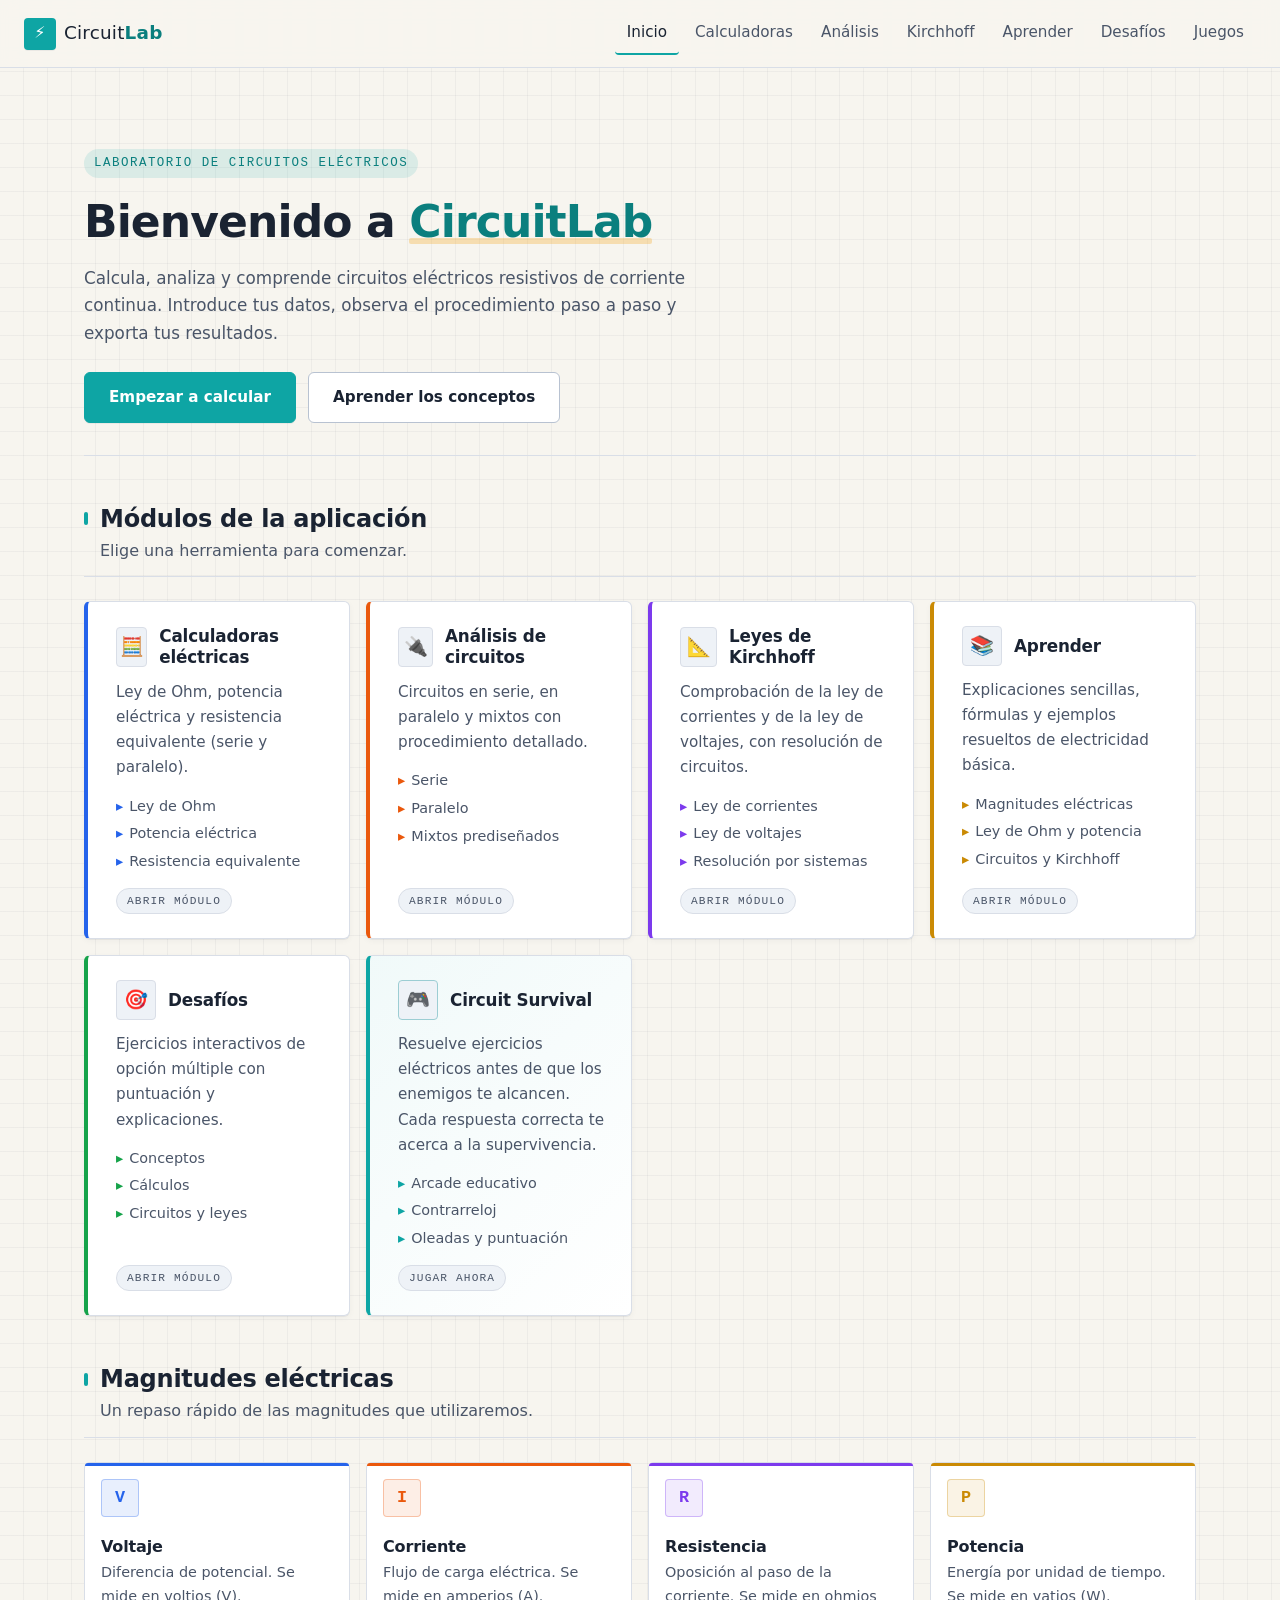
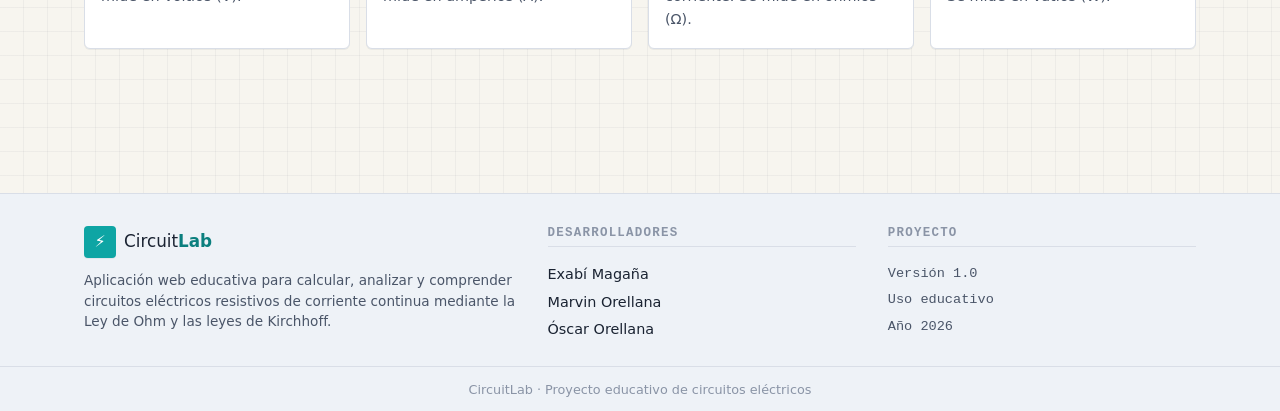
==== commit a16c382f: "Minijuego añadido" ====
--- a/index.html
+++ b/index.html
@@ -29,6 +29,8 @@
         <li><a href="pages/kirchhoff.html" data-page="kirchhoff">Kirchhoff</a></li>
         <li><a href="pages/aprender.html" data-page="aprender">Aprender</a></li>
         <li><a href="pages/desafios.html" data-page="desafios">Desafíos</a></li>
+        <li><a href="pages/juegos.html" data-page="desafios">Juegos</a></li>
+      </ul>
       </ul>
     </nav>
   </header>
@@ -135,6 +137,23 @@
             <li>Circuitos y leyes</li>
           </ul>
           <span class="card__badge">Abrir módulo</span>
+        </a>
+
+        <a class="card card--game" href="pages/juegos.html">
+          <header class="card__header">
+            <span class="card__icon" aria-hidden="true">🎮</span>
+            <h3 class="card__title">Circuit Survival</h3>
+          </header>
+          <p class="card__desc">
+            Resuelve ejercicios eléctricos antes de que los enemigos te alcancen.
+            Cada respuesta correcta te acerca a la supervivencia.
+          </p>
+          <ul class="card__list">
+            <li>Arcade educativo</li>
+            <li>Contrarreloj</li>
+            <li>Oleadas y puntuación</li>
+          </ul>
+          <span class="card__badge">Jugar ahora</span>
         </a>
 
       </div>
--- a/css/styles.css
+++ b/css/styles.css
@@ -587,7 +587,7 @@
   border-bottom-color: currentColor;
 }
 
-/* ---------- Responsive ---------- */
+/* ---------- 17. Responsive ---------- */
 @media (max-width: 900px) {
   .app-footer__inner {
     grid-template-columns: 1fr 1fr;
@@ -638,7 +638,7 @@
   .btn { justify-content: center; }
 }
 
-/* ---------- 02. ACCESIBILIDAD ---------- */
+/* ---------- 18. ACCESIBILIDAD ---------- */
 @media (prefers-reduced-motion: reduce) {
   *, *::before, *::after {
     animation-duration: .01ms !important;
@@ -1099,7 +1099,7 @@
   }
 }
 
-/* ---------- 14. RESPONSIVE — COMPONENTES ---------- */
+/* ---------- 17. RESPONSIVE — COMPONENTES ---------- */
 @media (max-width: 720px) {
   .alert { padding: var(--space-3) var(--space-4); }
   .result-card { padding: var(--space-4); }
@@ -1637,7 +1637,7 @@
   border-top: 1px solid var(--border);
 }
 
-/* ---------- Responsive ---------- */
+/* ---------- 17. Responsive ---------- */
 @media (max-width: 900px) {
   .lesson-layout {
     grid-template-columns: 1fr;
@@ -1960,7 +1960,7 @@
   border-top: 1px dashed var(--border);
 }
 
-/* ---------- Responsive ---------- */
+/* ---------- 17. Responsive ---------- */
 @media (max-width: 720px) {
   .quiz {
     padding: var(--space-4);
@@ -1984,3 +1984,1155 @@
     align-items: flex-start;
   }
 }
+
+/* CIRCUIT SURVIVAL (Juegos) */
+/* ---------- Tarjeta especial del minijuego en la portada ---------- */
+.card--game {
+  --card-accent: var(--brand);
+  background:
+    linear-gradient(135deg,
+      color-mix(in srgb, var(--brand) 6%, var(--bg-surface)),
+      var(--bg-surface));
+}
+.card--game .card__icon {
+  color: var(--brand);
+  border-color: color-mix(in srgb, var(--brand) 30%, var(--border));
+}
+
+/* ---------- Contenedor raíz ---------- */
+.cs-root {
+  --cs-bg-arena:     #16397e;
+  --cs-bg-arena-2:   #12306b;
+  --cs-linea:        #1c2740;
+  --cs-acento:       var(--brand);
+  --cs-peligro:      var(--c-error);
+  --cs-exito:        var(--c-success);
+  --cs-corazon:      #ef4444;
+
+  max-width: 960px;
+  margin: 0 auto;
+}
+
+/* Todas las pantallas ocupan el ancho del contenedor raíz */
+.cs-pantalla {
+  animation: cs-fade-in .22s ease;
+}
+.cs-pantalla[hidden] { display: none; }
+
+@keyframes cs-fade-in {
+  from { opacity: 0; transform: translateY(6px); }
+  to   { opacity: 1; transform: translateY(0); }
+}
+
+/* Pantalla de inicio */
+
+.cs-inicio {
+  display: flex;
+  flex-direction: column;
+  gap: var(--space-6);
+}
+
+.cs-inicio__hero {
+  display: flex;
+  align-items: center;
+  gap: var(--space-5);
+  padding: var(--space-5);
+  background: var(--bg-surface);
+  border: 1px solid var(--border);
+  border-left: 4px solid var(--cs-acento);
+  border-radius: var(--radius-lg);
+  box-shadow: var(--shadow-sm);
+  flex-wrap: wrap;
+}
+
+.cs-inicio__personaje {
+  flex-shrink: 0;
+}
+
+.cs-inicio__texto {
+  flex: 1 1 260px;
+}
+
+.cs-inicio__titulo {
+  font-size: clamp(1.6rem, 3.5vw, 2.2rem);
+  color: var(--text-strong);
+  margin: 0 0 var(--space-2);
+  letter-spacing: -0.02em;
+}
+
+.cs-inicio__lema {
+  color: var(--text-soft);
+  font-size: 1.05rem;
+  margin: 0;
+}
+
+.cs-inicio__reglas {
+  padding: var(--space-5);
+  background: var(--bg-surface);
+  border: 1px solid var(--border);
+  border-radius: var(--radius-lg);
+  box-shadow: var(--shadow-sm);
+}
+
+.cs-inicio__reglas h3 {
+  margin-top: 0;
+  margin-bottom: var(--space-3);
+  color: var(--text-strong);
+  font-size: 1.05rem;
+}
+
+.cs-inicio__acciones {
+  display: flex;
+  justify-content: center;
+}
+
+.cs-btn-grande {
+  font-size: 1.05rem;
+  padding: var(--space-4) var(--space-6);
+}
+
+/* SVG del personaje (inicio) */
+
+.cs-svg-aura {
+  fill: none;
+  stroke: var(--cs-acento);
+  stroke-width: 2;
+  stroke-dasharray: 4 6;
+  opacity: .55;
+}
+
+.cs-svg-cuerpo {
+  fill: var(--bg-alt);
+  stroke: var(--cs-acento);
+  stroke-width: 3;
+}
+
+.cs-svg-rayo {
+  fill: var(--c-power);
+  stroke: var(--c-power);
+  stroke-width: 1.5;
+  stroke-linejoin: round;
+}
+
+.cs-svg-ojo {
+  fill: var(--text-strong);
+}
+
+/* SVG del enemigo */
+
+.cs-svg-enemigo-cuerpo {
+  fill: color-mix(in srgb, var(--c-resistance) 90%, var(--cs-bg-arena));
+  stroke: var(--c-resistance);
+  stroke-width: 3;
+  stroke-linejoin: round;
+}
+
+.cs-svg-enemigo-ojo {
+  fill: var(--brand);
+}
+
+.cs-svg-enemigo-boca {
+  fill: none;
+  stroke: var(--brand);
+  stroke-width: 2.5;
+  stroke-linecap: round;
+}
+
+/* Pantalla de juego · HUD */
+
+.cs-hud {
+  display: flex;
+  flex-wrap: wrap;
+  align-items: center;
+  gap: var(--space-4);
+  padding: var(--space-3) var(--space-4);
+  background: var(--bg-surface);
+  border: 1px solid var(--border);
+  border-radius: var(--radius-md);
+  box-shadow: var(--shadow-sm);
+  margin-bottom: var(--space-3);
+}
+
+.cs-hud__item {
+  display: flex;
+  flex-direction: column;
+  gap: 2px;
+  min-width: 90px;
+}
+
+.cs-hud__label {
+  font-family: var(--font-mono);
+  font-size: .72rem;
+  text-transform: uppercase;
+  letter-spacing: .08em;
+  color: var(--text-muted);
+}
+
+.cs-hud__valor {
+  font-family: var(--font-mono);
+  font-size: 1.2rem;
+  font-weight: 700;
+  color: var(--text-strong);
+  font-variant-numeric: tabular-nums;
+}
+
+.cs-hud__vida {
+  display: flex;
+  gap: 3px;
+}
+
+.cs-corazon {
+  font-size: 1.2rem;
+  line-height: 1;
+}
+.cs-corazon--lleno { color: var(--cs-corazon); }
+.cs-corazon--vacio { color: var(--border-strong); }
+
+.cs-hud__acciones {
+  margin-left: auto;
+  display: flex;
+  gap: var(--space-2);
+  flex-wrap: wrap;
+}
+
+/* Arena */
+
+.cs-arena-wrapper {
+  width: 100%;
+  border-radius: var(--radius-md);
+  overflow: hidden;
+  margin-bottom: var(--space-3);
+  box-shadow: var(--shadow-md);
+}
+
+.cs-arena {
+  position: relative;
+  width: 100%;
+  aspect-ratio: 8 / 5;
+  min-height: 320px;
+  border: 2px solid var(--cs-linea);
+  border-radius: var(--radius-md);
+  overflow: hidden;
+  /* Fondo oscuro con cuadrícula técnica sutil */
+  background-color: var(--cs-bg-arena);
+  background-image:
+    linear-gradient(rgba(56, 189, 248, .04) 1px, transparent 1px),
+    linear-gradient(90deg, rgba(56, 189, 248, .04) 1px, transparent 1px),
+    radial-gradient(circle at 50% 50%,
+      var(--cs-bg-arena-2) 0%,
+      var(--cs-bg-arena) 100%);
+  background-size: 32px 32px, 32px 32px, 100% 100%;
+}
+
+.cs-arena__placeholder {
+  position: absolute;
+  inset: 0;
+  display: flex;
+  flex-direction: column;
+  align-items: center;
+  justify-content: center;
+  text-align: center;
+  color: var(--text-muted);
+  font-family: var(--font-mono);
+  padding: var(--space-4);
+  pointer-events: none;
+}
+
+.cs-arena__placeholder p {
+  margin: 0 0 var(--space-2);
+}
+
+.cs-arena__placeholder-small {
+  font-size: .8rem;
+  opacity: .7;
+}
+
+/* Panel de pregunta */
+
+.cs-pregunta {
+  padding: var(--space-4) var(--space-5) var(--space-5);
+  background: var(--bg-surface);
+  border: 1px solid var(--border);
+  border-radius: var(--radius-md);
+  box-shadow: var(--shadow-sm);
+  min-height: 220px;
+  display: flex;
+  flex-direction: column;
+  gap: var(--space-4);
+  transition: border-color .2s, box-shadow .2s;
+}
+
+/* Estados globales del panel */
+.cs-pregunta--acierto {
+  border-color: var(--c-success);
+  box-shadow: 0 0 0 3px color-mix(in srgb, var(--c-success) 20%, transparent), var(--shadow-sm);
+}
+
+.cs-pregunta--fallo {
+  border-color: var(--c-error);
+  box-shadow: 0 0 0 3px color-mix(in srgb, var(--c-error) 20%, transparent), var(--shadow-sm);
+}
+
+/* ---------- 03. Cabecera ---------- */
+.cs-pregunta__cabecera {
+  display: flex;
+  justify-content: space-between;
+  align-items: center;
+  gap: var(--space-3);
+  flex-wrap: wrap;
+  padding-bottom: var(--space-3);
+  border-bottom: 1px solid var(--border);
+}
+
+.cs-pregunta__categoria {
+  font-family: var(--font-mono);
+  font-size: .75rem;
+  text-transform: uppercase;
+  letter-spacing: .1em;
+  color: var(--text-muted);
+}
+
+.cs-pregunta__tiempo {
+  display: flex;
+  align-items: center;
+  gap: var(--space-2);
+  min-width: 160px;
+}
+
+.cs-tiempo {
+  width: 110px;
+  height: 8px;
+  background: var(--bg-alt);
+  border-radius: 999px;
+  overflow: hidden;
+  border: 1px solid var(--border);
+}
+
+.cs-tiempo__barra {
+  height: 100%;
+  width: 100%;
+  background: var(--c-success);
+  border-radius: 999px;
+  transition: width .1s linear, background-color .2s;
+}
+
+/* Estados del temporizador */
+.cs-tiempo--aviso .cs-tiempo__barra {
+  background: var(--c-warning);
+}
+.cs-tiempo--peligro .cs-tiempo__barra {
+  background: var(--c-error);
+  animation: cs-pulso-peligro 0.6s ease-in-out infinite;
+}
+
+@keyframes cs-pulso-peligro {
+  0%, 100% { opacity: 1; }
+  50%      { opacity: .5; }
+}
+
+.cs-pregunta__tiempo-texto {
+  font-family: var(--font-mono);
+  font-size: .85rem;
+  color: var(--text-soft);
+  font-variant-numeric: tabular-nums;
+  min-width: 40px;
+  text-align: right;
+}
+
+/* ---------- Enunciado ---------- */
+.cs-pregunta__enunciado {
+  margin: 0;
+  font-size: 1.05rem;
+  line-height: 1.5;
+  color: var(--text-strong);
+}
+
+/* ---------- Opciones ---------- */
+.cs-pregunta__opciones {
+  display: grid;
+  grid-template-columns: 1fr 1fr;
+  gap: var(--space-2);
+}
+
+.cs-opcion {
+  appearance: none;
+  display: flex;
+  align-items: center;
+  gap: var(--space-3);
+  padding: var(--space-3) var(--space-4);
+  background: var(--bg-surface);
+  border: 1.5px solid var(--border);
+  border-radius: var(--radius-md);
+  cursor: pointer;
+  font-family: inherit;
+  font-size: .95rem;
+  text-align: left;
+  color: var(--text-strong);
+  transition: border-color .12s, background-color .12s, transform .08s;
+  min-height: 52px;
+}
+
+.cs-opcion:hover:not(:disabled) {
+  border-color: var(--brand);
+  background: var(--bg-alt);
+}
+
+.cs-opcion:active:not(:disabled) {
+  transform: translateY(1px);
+}
+
+.cs-opcion:disabled {
+  cursor: default;
+}
+
+.cs-opcion__letra {
+  display: inline-flex;
+  align-items: center;
+  justify-content: center;
+  width: 26px;
+  height: 26px;
+  flex-shrink: 0;
+  border-radius: var(--radius-sm);
+  background: var(--bg-alt);
+  color: var(--text-soft);
+  font-family: var(--font-mono);
+  font-weight: 700;
+  font-size: .82rem;
+}
+
+.cs-opcion__texto {
+  flex: 1 1 auto;
+}
+
+/* Estados de la opción tras responder */
+.cs-opcion--correcta {
+  border-color: var(--c-success);
+  background: color-mix(in srgb, var(--c-success) 12%, var(--bg-surface));
+}
+.cs-opcion--correcta .cs-opcion__letra {
+  background: var(--c-success);
+  color: #ffffff;
+}
+
+.cs-opcion--incorrecta {
+  border-color: var(--c-error);
+  background: color-mix(in srgb, var(--c-error) 12%, var(--bg-surface));
+}
+.cs-opcion--incorrecta .cs-opcion__letra {
+  background: var(--c-error);
+  color: #ffffff;
+}
+
+.cs-opcion--atenuada {
+  opacity: .55;
+}
+
+/* ---------- Explicación ---------- */
+.cs-pregunta__explicacion {
+  padding: var(--space-3) var(--space-4);
+  border-radius: var(--radius-sm);
+  font-size: .9rem;
+  line-height: 1.5;
+  animation: cs-fade-in .2s ease;
+}
+
+.cs-pregunta__explicacion[hidden] { display: none; }
+
+.cs-pregunta__explicacion--acierto {
+  background: color-mix(in srgb, var(--c-success) 10%, var(--bg-surface));
+  border-left: 3px solid var(--c-success);
+  color: var(--text);
+}
+
+.cs-pregunta__explicacion--fallo {
+  background: color-mix(in srgb, var(--c-error) 10%, var(--bg-surface));
+  border-left: 3px solid var(--c-error);
+  color: var(--text);
+}
+
+.cs-pregunta__explicacion strong {
+  display: block;
+  margin-bottom: var(--space-1);
+  font-size: .85rem;
+  text-transform: uppercase;
+  letter-spacing: .06em;
+}
+
+/* ---------- Responsive ---------- */
+@media (max-width: 720px) {
+  .cs-pregunta__opciones {
+    grid-template-columns: 1fr;
+  }
+  .cs-pregunta__enunciado {
+    font-size: .98rem;
+  }
+  .cs-pregunta__tiempo {
+    min-width: 130px;
+  }
+  .cs-tiempo {
+    width: 80px;
+  }
+}
+
+/* ---------- Acciones dentro del velo de pausa ---------- */
+.cs-arena__velo-acciones {
+  display: flex;
+  flex-wrap: wrap;
+  gap: var(--space-3);
+  margin-top: var(--space-4);
+  justify-content: center;
+}
+
+/* ---------- Pantalla de fin de partida ---------- */
+.cs-fin {
+  padding: var(--space-6) var(--space-5);
+  background: var(--bg-surface);
+  border: 1px solid var(--border);
+  border-radius: var(--radius-lg);
+  box-shadow: var(--shadow-sm);
+  display: flex;
+  flex-direction: column;
+  gap: var(--space-5);
+  max-width: 720px;
+  margin: 0 auto;
+}
+
+.cs-fin__header {
+  text-align: center;
+  padding-bottom: var(--space-4);
+  border-bottom: 2px solid var(--border);
+}
+
+.cs-fin__etiqueta {
+  font-family: var(--font-mono);
+  font-size: .8rem;
+  text-transform: uppercase;
+  letter-spacing: .14em;
+  color: var(--c-error);
+  margin: 0 0 var(--space-2);
+}
+
+.cs-fin__titulo {
+  font-size: clamp(1.4rem, 3vw, 1.9rem);
+  color: var(--text-strong);
+  margin: 0;
+}
+
+.cs-fin__resumen {
+  display: grid;
+  grid-template-columns: 1.5fr 1fr 1fr;
+  gap: var(--space-3);
+}
+
+.cs-fin__tile {
+  padding: var(--space-4);
+  background: var(--bg-alt);
+  border: 1px solid var(--border);
+  border-radius: var(--radius-md);
+  display: flex;
+  flex-direction: column;
+  gap: var(--space-1);
+}
+
+.cs-fin__tile--principal {
+  background:
+    linear-gradient(135deg,
+      color-mix(in srgb, var(--brand) 12%, var(--bg-alt)),
+      var(--bg-alt));
+  border-color: color-mix(in srgb, var(--brand) 35%, var(--border));
+}
+
+.cs-fin__tile-label {
+  font-family: var(--font-mono);
+  font-size: .72rem;
+  text-transform: uppercase;
+  letter-spacing: .08em;
+  color: var(--text-muted);
+}
+
+.cs-fin__tile-valor {
+  font-family: var(--font-mono);
+  font-size: clamp(1.6rem, 3.5vw, 2.2rem);
+  font-weight: 800;
+  color: var(--text-strong);
+  font-variant-numeric: tabular-nums;
+  line-height: 1.1;
+}
+
+.cs-fin__tile--principal .cs-fin__tile-valor {
+  color: var(--brand-strong);
+}
+
+.cs-fin__detalles {
+  display: grid;
+  grid-template-columns: repeat(auto-fit, minmax(140px, 1fr));
+  gap: var(--space-2);
+  padding: var(--space-4);
+  background: var(--bg-alt);
+  border-radius: var(--radius-md);
+}
+
+.cs-fin__detalle {
+  display: flex;
+  flex-direction: column;
+  gap: 2px;
+}
+
+.cs-fin__detalle-label {
+  font-family: var(--font-mono);
+  font-size: .72rem;
+  text-transform: uppercase;
+  letter-spacing: .08em;
+  color: var(--text-muted);
+}
+
+.cs-fin__detalle-valor {
+  font-family: var(--font-mono);
+  font-size: 1.15rem;
+  font-weight: 700;
+  color: var(--text-strong);
+  font-variant-numeric: tabular-nums;
+}
+
+.cs-fin__detalle-valor--ok    { color: var(--c-success); }
+.cs-fin__detalle-valor--ko    { color: var(--c-error); }
+.cs-fin__detalle-valor--racha { color: var(--c-current); }
+
+.cs-fin__mensaje {
+  text-align: center;
+  color: var(--text-soft);
+  font-size: 1rem;
+  margin: 0;
+  padding: var(--space-3);
+  background: color-mix(in srgb, var(--brand) 5%, var(--bg-surface));
+  border-left: 4px solid var(--brand);
+  border-radius: var(--radius-sm);
+}
+
+.cs-fin__acciones {
+  display: flex;
+  justify-content: center;
+  gap: var(--space-3);
+  flex-wrap: wrap;
+  padding-top: var(--space-3);
+  border-top: 1px solid var(--border);
+}
+
+/* ---------- Responsive ---------- */
+@media (max-width: 720px) {
+  .cs-fin {
+    padding: var(--space-4);
+  }
+  .cs-fin__resumen {
+    grid-template-columns: 1fr;
+  }
+  .cs-fin__acciones {
+    flex-direction: column;
+    align-items: stretch;
+  }
+  .cs-fin__acciones .btn {
+    justify-content: center;
+  }
+}
+
+/* ---------- Capas internas de la arena ---------- */
+.cs-arena__capa {
+  position: absolute;
+  inset: 0;
+  pointer-events: none;
+}
+
+.cs-arena__capa--efectos {
+  overflow: hidden;
+}
+
+/* ---------- Personaje ---------- */
+.cs-personaje {
+  position: absolute;
+  width: 64px;
+  height: 64px;
+  transform: translate(-50%, -50%);
+  transition: filter .15s ease;
+  z-index: 5;
+}
+
+.cs-personaje__svg {
+  width: 100%;
+  height: 100%;
+  display: block;
+  filter: drop-shadow(0 0 6px var(--cs-acento));
+}
+
+.cs-personaje--golpeado {
+  animation: cs-sacudida .28s ease;
+}
+
+@keyframes cs-sacudida {
+  0%   { transform: translate(-50%, -50%) translateX(0); }
+  25%  { transform: translate(-50%, -50%) translateX(-6px); }
+  50%  { transform: translate(-50%, -50%) translateX(6px); }
+  75%  { transform: translate(-50%, -50%) translateX(-4px); }
+  100% { transform: translate(-50%, -50%) translateX(0); }
+}
+
+/* Aura del personaje */
+.cs-personaje__aura {
+  animation: cs-aura-pulso 2.2s ease-in-out infinite;
+}
+
+@keyframes cs-aura-pulso {
+  0%, 100% { opacity: .35; }
+  50%      { opacity: .75; }
+}
+
+/* ---------- Enemigos ---------- */
+.cs-enemigo {
+  position: absolute;
+  width: 52px;
+  height: 52px;
+  transform: translate(-50%, -50%);
+  z-index: 4;
+  filter: drop-shadow(0 0 4px rgba(124, 58, 237, .55));
+  transition: filter .15s ease;
+}
+
+.cs-enemigo:hover {
+  filter: drop-shadow(0 0 8px rgba(124, 58, 237, .9));
+}
+
+.cs-enemigo__svg {
+  width: 100%;
+  height: 100%;
+  display: block;
+}
+
+.cs-enemigo--golpeado {
+  animation: cs-enemigo-golpe .35s ease forwards;
+}
+
+@keyframes cs-enemigo-golpe {
+  0%   { opacity: 1; transform: translate(-50%, -50%) scale(1); }
+  40%  { opacity: 1; transform: translate(-50%, -50%) scale(1.3) rotate(10deg); }
+  100% { opacity: 0; transform: translate(-50%, -50%) scale(0.5) rotate(-15deg); }
+}
+
+/* ---------- Efectos ---------- */
+.cs-descarga {
+  position: absolute;
+  pointer-events: none;
+  z-index: 6;
+  transform-origin: 0 50%;
+  animation: cs-descarga-fade .28s ease-out forwards;
+}
+
+@keyframes cs-descarga-fade {
+  0%   { opacity: 1; filter: drop-shadow(0 0 8px var(--brand)); }
+  100% { opacity: 0; filter: drop-shadow(0 0 2px var(--brand)); }
+}
+
+.cs-flotante {
+  position: absolute;
+  font-family: var(--font-mono);
+  font-weight: 700;
+  font-size: 1rem;
+  pointer-events: none;
+  z-index: 7;
+  animation: cs-flotante-subir 1s ease-out forwards;
+  white-space: nowrap;
+}
+
+.cs-flotante--puntos { color: var(--cs-exito); }
+.cs-flotante--dano   { color: var(--cs-peligro); }
+
+@keyframes cs-flotante-subir {
+  0%   { opacity: 0; transform: translate(-50%, 0) scale(0.8); }
+  20%  { opacity: 1; transform: translate(-50%, -10px) scale(1.05); }
+  100% { opacity: 0; transform: translate(-50%, -50px) scale(1); }
+}
+
+.cs-impacto {
+  position: absolute;
+  pointer-events: none;
+  z-index: 6;
+  border-radius: 50%;
+  border: 3px solid var(--cs-peligro);
+  transform: translate(-50%, -50%);
+  animation: cs-impacto-expandir .5s ease-out forwards;
+}
+
+@keyframes cs-impacto-expandir {
+  0%   { width: 20px; height: 20px; opacity: 1; }
+  100% { width: 90px; height: 90px; opacity: 0; }
+}
+
+/* ---------- Veladuras de pausa y fin ---------- */
+.cs-arena__velo {
+  position: absolute;
+  inset: 0;
+  background: rgba(11, 18, 32, .82);
+  backdrop-filter: blur(3px);
+  display: flex;
+  flex-direction: column;
+  align-items: center;
+  justify-content: center;
+  gap: var(--space-2);
+  z-index: 20;
+  text-align: center;
+  padding: var(--space-4);
+  color: #eef2f8;
+}
+
+.cs-arena__velo[hidden] { display: none; }
+
+.cs-arena__velo-texto {
+  font-size: 1.4rem;
+  font-weight: 700;
+  color: #eef2f8;
+  margin: 0;
+  letter-spacing: -0.01em;
+}
+
+.cs-arena__velo-subtexto {
+  color: #a7b3c7;
+  font-family: var(--font-mono);
+  font-size: .85rem;
+  margin: 0;
+}
+
+.cs-arena__velo--fin {
+  background: rgba(11, 18, 32, .9);
+}
+
+.cs-arena__velo--fin .cs-arena__velo-texto {
+  color: var(--cs-peligro);
+}
+
+/* ---------- Panel de racha en el HUD ---------- */
+.cs-hud__item--racha {
+  min-width: 130px;
+}
+
+.cs-racha {
+  display: flex;
+  align-items: center;
+  gap: var(--space-2);
+}
+
+.cs-racha__icono {
+  font-size: 1rem;
+  line-height: 1;
+  filter: grayscale(0.9);
+  transition: filter .2s, transform .2s;
+}
+
+.cs-racha--activa .cs-racha__icono {
+  filter: grayscale(0) drop-shadow(0 0 4px var(--c-current));
+  transform: scale(1.1);
+}
+
+.cs-racha__valor {
+  min-width: 20px;
+  color: var(--c-current);
+}
+
+.cs-racha__barra {
+  flex: 1 1 auto;
+  height: 6px;
+  background: var(--bg-alt);
+  border-radius: 999px;
+  overflow: hidden;
+  border: 1px solid var(--border);
+  min-width: 60px;
+}
+
+.cs-racha__barra-relleno {
+  height: 100%;
+  width: 0%;
+  background: linear-gradient(90deg, var(--c-current), var(--c-power));
+  border-radius: 999px;
+  transition: width .25s ease;
+}
+
+.cs-racha--max .cs-racha__barra-relleno {
+  background: linear-gradient(90deg, var(--c-power), var(--c-current));
+  animation: cs-racha-brillo .8s ease-in-out infinite;
+}
+
+@keyframes cs-racha-brillo {
+  0%, 100% { filter: brightness(1); }
+  50%      { filter: brightness(1.5); }
+}
+
+/* ---------- Velo de oleada (transición) ---------- */
+.cs-velo-oleada {
+  position: absolute;
+  inset: 0;
+  background: rgba(11, 18, 32, .88);
+  backdrop-filter: blur(4px);
+  display: flex;
+  flex-direction: column;
+  align-items: center;
+  justify-content: center;
+  z-index: 25;
+  text-align: center;
+  padding: var(--space-4);
+  animation: cs-oleada-entrada .35s ease;
+  color: #eef2f8;
+}
+
+.cs-velo-oleada[hidden] { display: none; }
+
+@keyframes cs-oleada-entrada {
+  0%   { opacity: 0; }
+  100% { opacity: 1; }
+}
+
+.cs-velo-oleada__etiqueta {
+  font-family: var(--font-mono);
+  font-size: .85rem;
+  text-transform: uppercase;
+  letter-spacing: .18em;
+  color: var(--brand);
+  margin: 0 0 var(--space-2);
+}
+
+.cs-velo-oleada__numero {
+  font-family: var(--font-mono);
+  font-size: clamp(2.5rem, 8vw, 5rem);
+  font-weight: 800;
+  color: var(--brand);
+  line-height: 1;
+  margin: 0;
+  text-shadow: 0 0 20px color-mix(in srgb, var(--brand) 60%, transparent);
+  letter-spacing: -0.02em;
+}
+
+.cs-velo-oleada__sub {
+  color: var(--text-muted);
+  font-size: .95rem;
+  margin: var(--space-4) 0 0;
+  max-width: 40ch;
+}
+
+/* ---------- Destello de oleada en la arena ---------- */
+.cs-destello-oleada {
+  position: absolute;
+  inset: 0;
+  background: radial-gradient(circle at 50% 50%,
+    color-mix(in srgb, var(--brand) 40%, transparent) 0%,
+    transparent 70%);
+  pointer-events: none;
+  z-index: 18;
+  animation: cs-destello 1s ease-out forwards;
+}
+
+@keyframes cs-destello {
+  0%   { opacity: 0; transform: scale(0.8); }
+  30%  { opacity: 1; transform: scale(1); }
+  100% { opacity: 0; transform: scale(1.15); }
+}
+
+/* ---------- Aviso de ataque especial ---------- */
+.cs-aviso-especial {
+  position: absolute;
+  left: 50%;
+  top: 18%;
+  transform: translate(-50%, -50%);
+  font-family: var(--font-mono);
+  font-weight: 800;
+  font-size: clamp(1.4rem, 3.5vw, 2.2rem);
+  color: var(--c-power);
+  text-shadow: 0 0 16px color-mix(in srgb, var(--c-power) 80%, transparent);
+  letter-spacing: .08em;
+  text-transform: uppercase;
+  pointer-events: none;
+  z-index: 22;
+  animation: cs-especial-entrada 1.4s ease-out forwards;
+  white-space: nowrap;
+}
+
+@keyframes cs-especial-entrada {
+  0%   { opacity: 0; transform: translate(-50%, -50%) scale(0.6); }
+  20%  { opacity: 1; transform: translate(-50%, -50%) scale(1.15); }
+  60%  { opacity: 1; transform: translate(-50%, -50%) scale(1); }
+  100% { opacity: 0; transform: translate(-50%, -50%) scale(1.1); }
+}
+
+/* ---------- Efecto de descarga múltiple (ataque especial) ---------- */
+.cs-descarga-multiple {
+  position: absolute;
+  inset: 0;
+  pointer-events: none;
+  z-index: 19;
+  animation: cs-descarga-multiple-fade 1.2s ease-out forwards;
+  background: radial-gradient(circle at 50% 50%,
+    color-mix(in srgb, var(--brand) 25%, transparent) 0%,
+    transparent 60%);
+}
+
+@keyframes cs-descarga-multiple-fade {
+  0%   { opacity: 0; }
+  15%  { opacity: 1; }
+  100% { opacity: 0; }
+}
+
+/* ---------- Responsive ---------- */
+@media (max-width: 720px) {
+  .cs-hud__item--racha {
+    min-width: 100%;
+  }
+  .cs-racha__barra {
+    min-width: 40px;
+  }
+}
+
+/* Responsive */
+
+@media (max-width: 720px) {
+  .cs-inicio__hero {
+    flex-direction: column;
+    text-align: center;
+  }
+  .cs-inicio__reglas {
+    padding: var(--space-4);
+  }
+  .cs-hud {
+    gap: var(--space-3);
+    padding: var(--space-3);
+  }
+  .cs-hud__item {
+    min-width: 70px;
+  }
+  .cs-hud__acciones {
+    width: 100%;
+    margin-left: 0;
+    justify-content: flex-end;
+  }
+  .cs-arena {
+    min-height: 240px;
+  }
+}
+
+/* ---------- Animación de entrada de enemigos ---------- */
+.cs-enemigo {
+  animation: cs-enemigo-pop .28s ease-out;
+}
+
+@keyframes cs-enemigo-pop {
+  0%   { transform: translate(-50%, -50%) scale(0.3); opacity: 0; }
+  70%  { transform: translate(-50%, -50%) scale(1.15); opacity: 1; }
+  100% { transform: translate(-50%, -50%) scale(1); opacity: 1; }
+}
+
+/* ---------- Personaje con vida baja: aura roja pulsante ---------- */
+.cs-root--vida-baja .cs-personaje__svg {
+  filter: drop-shadow(0 0 10px var(--c-error));
+  animation: cs-personaje-peligro 1.2s ease-in-out infinite;
+}
+
+@keyframes cs-personaje-peligro {
+  0%, 100% { filter: drop-shadow(0 0 6px var(--c-error)); }
+  50%      { filter: drop-shadow(0 0 16px var(--c-error)); }
+}
+
+/* ---------- Barra de tiempo con degradado ---------- */
+.cs-tiempo__barra {
+  background: linear-gradient(90deg,
+    var(--c-error) 0%,
+    var(--c-warning) 40%,
+    var(--c-success) 100%);
+  background-size: 200% 100%;
+  background-position: right center;
+  transition: width .1s linear, background-position .3s ease;
+}
+
+/* Cuando queda menos, movemos el fondo hacia la izquierda (más rojo) */
+.cs-tiempo--aviso .cs-tiempo__barra {
+  background: linear-gradient(90deg, var(--c-error), var(--c-warning));
+}
+.cs-tiempo--peligro .cs-tiempo__barra {
+  background: var(--c-error);
+}
+
+/* ---------- Flash del HUD al cambiar puntuación ---------- */
+.cs-hud__valor.cs-flash {
+  animation: cs-hud-flash .35s ease;
+}
+
+@keyframes cs-hud-flash {
+  0%   { color: var(--brand); transform: scale(1.15); }
+  100% { color: var(--text-strong); transform: scale(1); }
+}
+
+/* ---------- Microinteracción en las opciones ---------- */
+.cs-opcion:active:not(:disabled) {
+  transform: scale(0.98);
+}
+
+/* Foco visible reforzado */
+.cs-opcion:focus-visible {
+  outline: 3px solid var(--brand);
+  outline-offset: 2px;
+  border-color: var(--brand);
+}
+
+.cs-btn-grande:focus-visible,
+.btn:focus-visible {
+  outline: 3px solid var(--brand);
+  outline-offset: 2px;
+}
+
+/* ---------- Aviso de atajos de teclado ---------- */
+.cs-atajos {
+  text-align: center;
+  font-family: var(--font-mono);
+  font-size: .78rem;
+  color: var(--text-muted);
+  margin: 0 0 var(--space-2);
+}
+
+.cs-atajos kbd {
+  display: inline-block;
+  padding: 1px 5px;
+  background: var(--bg-alt);
+  border: 1px solid var(--border);
+  border-bottom-width: 2px;
+  border-radius: 3px;
+  font-family: inherit;
+  font-size: .75rem;
+  color: var(--text-strong);
+}
+
+/* Ocultar el aviso en móvil */
+@media (max-width: 720px) {
+  .cs-atajos { display: none; }
+}
+
+/* ---------- Reducción de movimiento para accesibilidad ---------- */
+@media (prefers-reduced-motion: reduce) {
+  .cs-enemigo,
+  .cs-svg-aura,
+  .cs-personaje__aura,
+  .cs-racha--max .cs-racha__barra-relleno,
+  .cs-tiempo--peligro .cs-tiempo__barra,
+  .cs-hud__valor.cs-flash {
+    animation: none !important;
+  }
+  .cs-pantalla {
+    animation: none !important;
+  }
+  .cs-flotante {
+    animation-duration: 0.01ms !important;
+  }
+}
+
+/* ---------- Contraste reforzado en velos ---------- */
+.cs-arena__velo,
+.cs-velo-oleada {
+  color: #f8fafc;
+}
+
+.cs-arena__velo-subtexto,
+.cs-velo-oleada__sub {
+  color: #cbd5e1;
+}
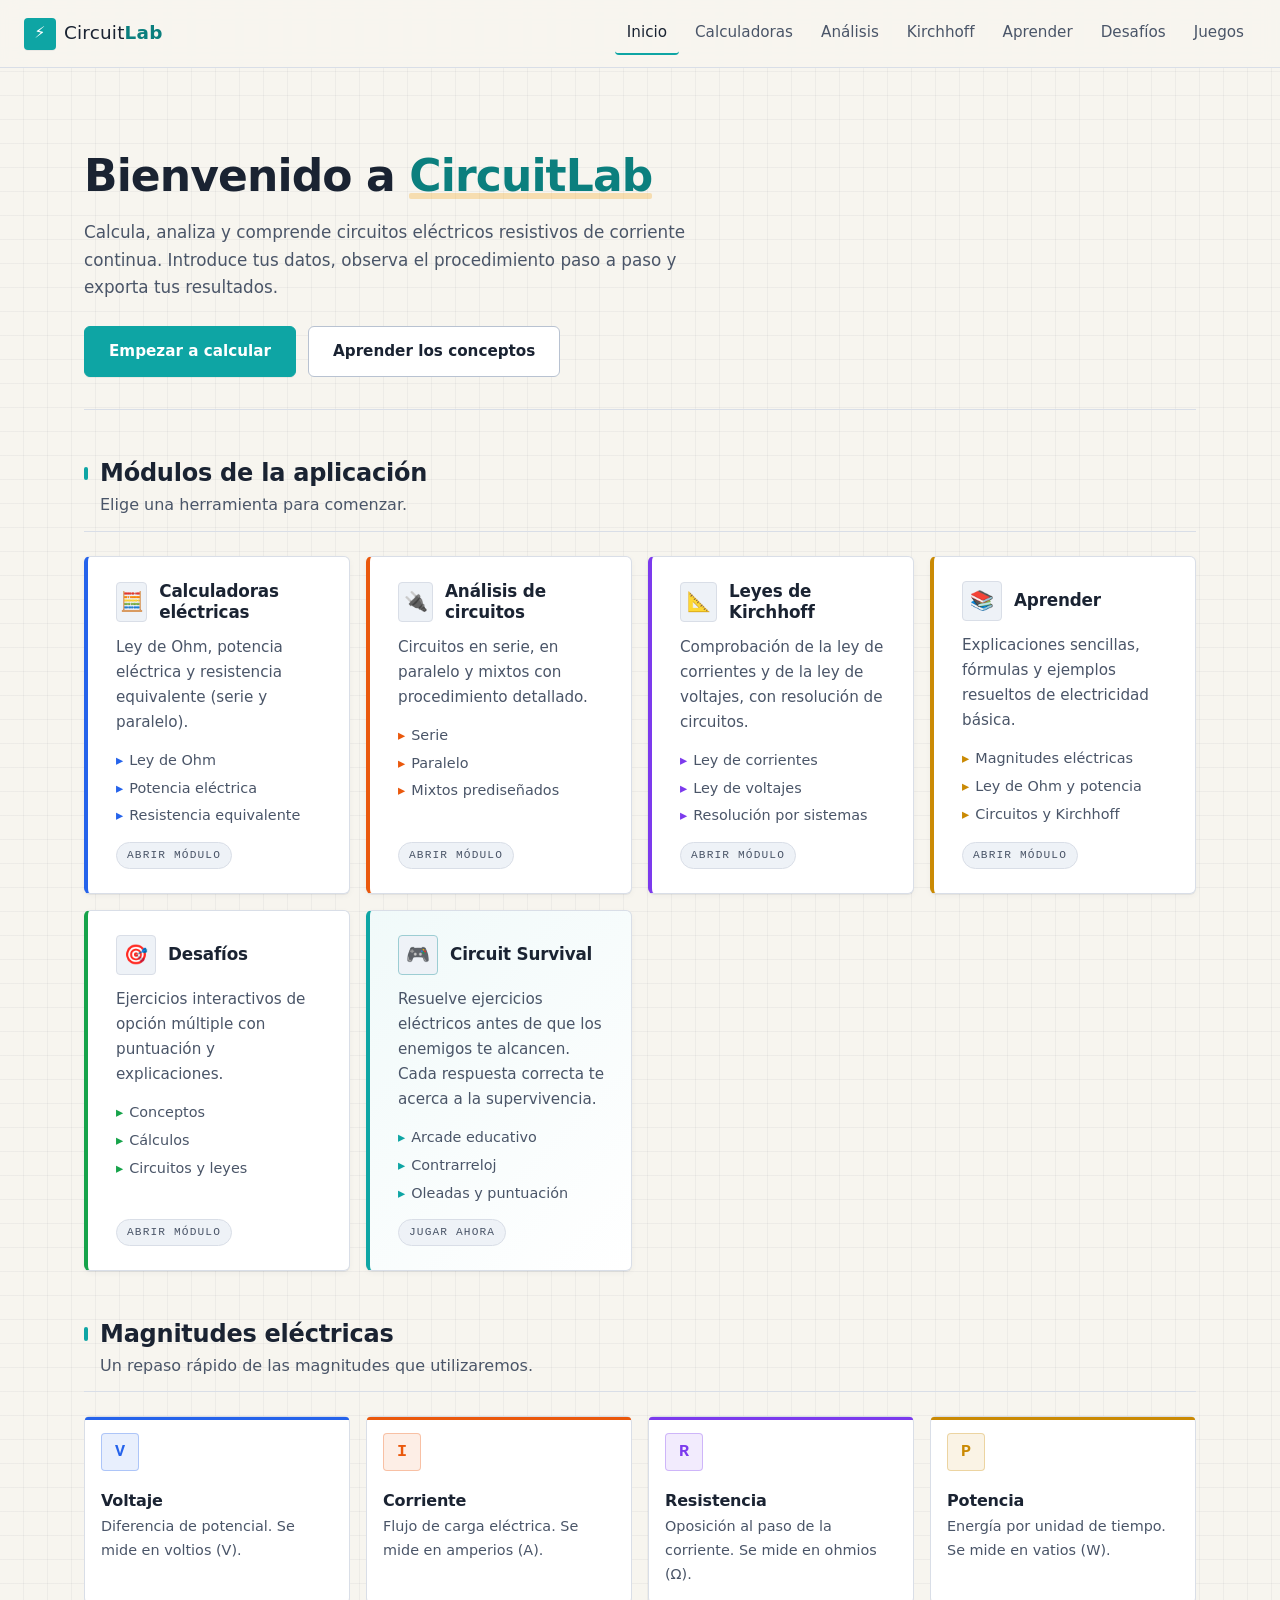
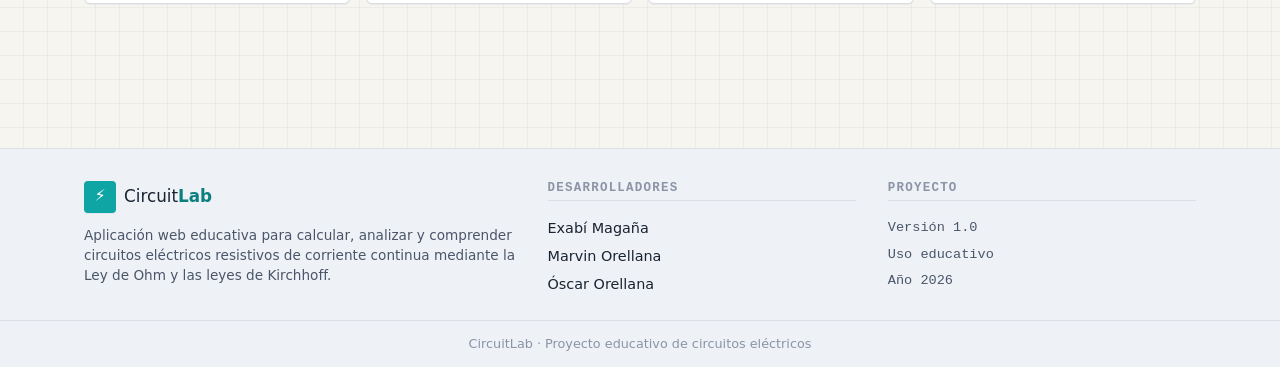
==== commit 60819add: "cambio de titulo y ajustes de diseño visual" ====
--- a/index.html
+++ b/index.html
@@ -3,7 +3,7 @@
 <head>
   <meta charset="UTF-8" />
   <meta name="viewport" content="width=device-width, initial-scale=1.0" />
-  <title>CircuitLab — Laboratorio de circuitos eléctricos</title>
+  <title>CircuitLab </title>
   <meta name="description" content="Aplicación web educativa para calcular y analizar circuitos eléctricos mediante la Ley de Ohm y las leyes de Kirchhoff." />
   <link rel="stylesheet" href="css/styles.css" />
 </head>
@@ -38,7 +38,7 @@
   <main class="app-main">
 
     <section id="inicio" class="section section--hero">
-      <p class="hero__eyebrow">Laboratorio de circuitos eléctricos</p>
+      
       <h1 class="hero__title">Bienvenido a <span class="accent">CircuitLab</span></h1>
       <p class="hero__subtitle">
         Calcula, analiza y comprende circuitos eléctricos resistivos de corriente continua.
--- a/css/styles.css
+++ b/css/styles.css
@@ -153,13 +153,19 @@
   color: var(--text-soft);
   font-size: .95rem;
   border-bottom: 2px solid transparent;
-  transition: color .15s, border-color .15s, background-color .15s;
-}
-
-.app-nav a:hover {
-  color: var(--text-strong);
-  background: var(--bg-alt);
+  position: relative;
+  isolation: isolate;
+  transition: color .2s ease, border-color .2s ease, background-color .2s ease, transform .2s ease, box-shadow .2s ease;
+}
+
+.app-nav a:hover,
+.app-nav a:focus-visible {
+  color: var(--text-strong);
+  background: var(--brand-soft);
   border-bottom-color: transparent;
+  box-shadow: 0 4px 14px rgba(14, 165, 164, .16);
+  transform: translateY(-2px);
+  outline: none;
 }
 
 .app-nav a.is-active {
@@ -284,6 +290,17 @@
   flex-wrap: wrap;
   gap: var(--space-3);
 }
+
+.hero__actions .btn {
+  transition: transform .18s ease, background-color .15s, border-color .15s, color .15s;
+}
+
+.hero__actions .btn:hover,
+.hero__actions .btn:focus-visible {
+  transform: scale(1.045);
+}
+
+.hero__actions .btn:active { transform: scale(1.02); }
 
 /* ---------- 06. BOTONES ---------- */
 .btn {
@@ -346,12 +363,22 @@
   border-left: 4px solid var(--card-accent);
   border-radius: var(--radius-md);
   box-shadow: var(--shadow-sm);
-  transition: transform .12s ease, box-shadow .12s ease, border-color .12s ease;
-}
-
-.card:hover {
-  transform: translateY(-2px);
-  box-shadow: var(--shadow-md);
+  z-index: 0;
+  transition: transform .22s ease, box-shadow .22s ease, border-color .22s ease;
+}
+
+.card:hover,
+.card:focus-within {
+  z-index: 2;
+  transform: scale(1.035) translateY(-3px);
+  border-color: color-mix(in srgb, var(--card-accent) 42%, var(--border));
+  box-shadow: 0 0 0 2px color-mix(in srgb, var(--card-accent) 22%, transparent),
+              0 0 24px color-mix(in srgb, var(--card-accent) 34%, transparent),
+              0 12px 28px rgba(26, 35, 50, .14);
+}
+
+@media (prefers-reduced-motion: reduce) {
+  .card { transition: none; }
 }
 
 /* Variantes por magnitud */
@@ -1478,14 +1505,24 @@
   border-left: 3px solid transparent;
   color: var(--text-soft);
   font-size: .88rem;
-  transition: background-color .15s, color .15s, border-color .15s;
+  transition: background-color .2s ease, color .2s ease, border-color .2s ease, transform .2s ease, box-shadow .2s ease;
   border-bottom: none;
 }
 
-.lesson-nav__link:hover {
-  background: var(--bg-alt);
+.lesson-nav__link:hover,
+.lesson-nav__link:focus-visible {
+  background: var(--brand-soft);
   color: var(--text-strong);
   border-bottom-color: transparent;
+  border-left-color: var(--brand);
+  box-shadow: 0 3px 12px rgba(14, 165, 164, .12);
+  transform: translateX(3px);
+  outline: none;
+}
+
+@media (prefers-reduced-motion: reduce) {
+  .app-nav a,
+  .lesson-nav__link { transition: none; }
 }
 
 .lesson-nav__link.is-active {
